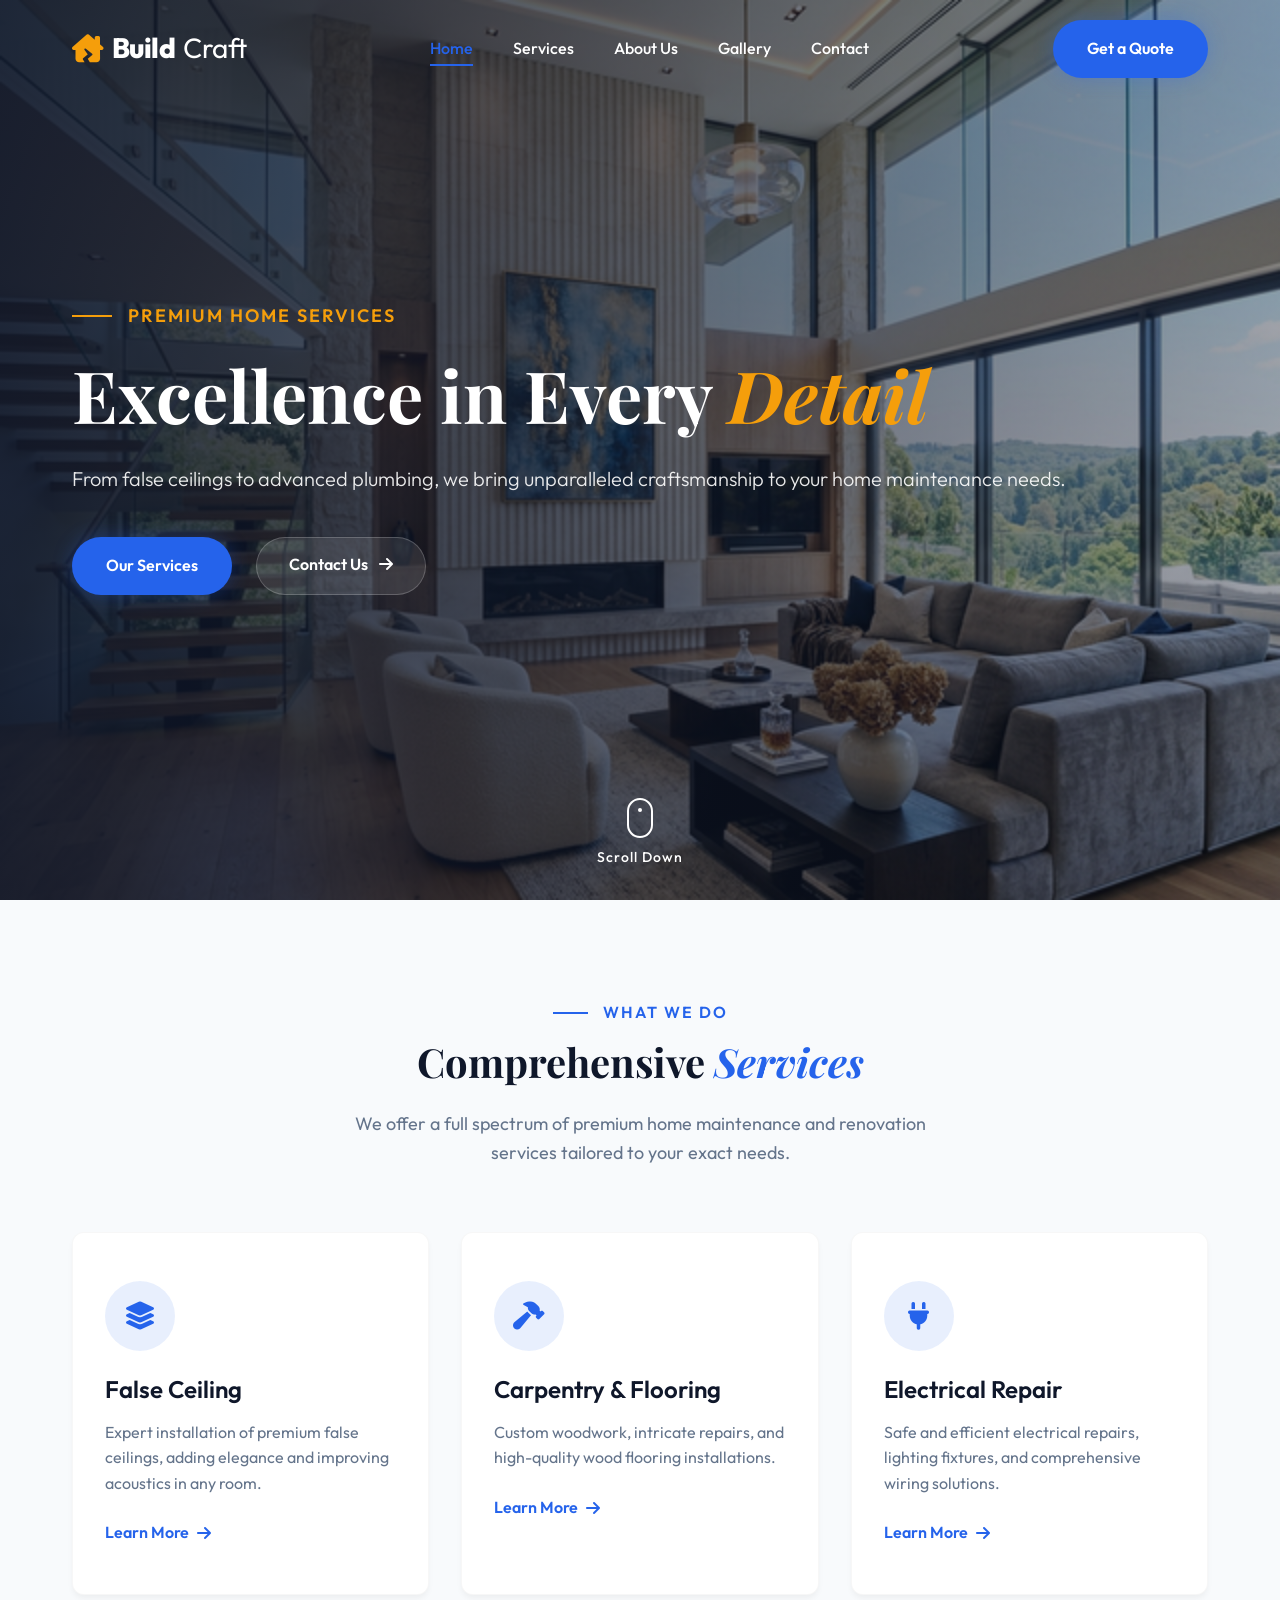
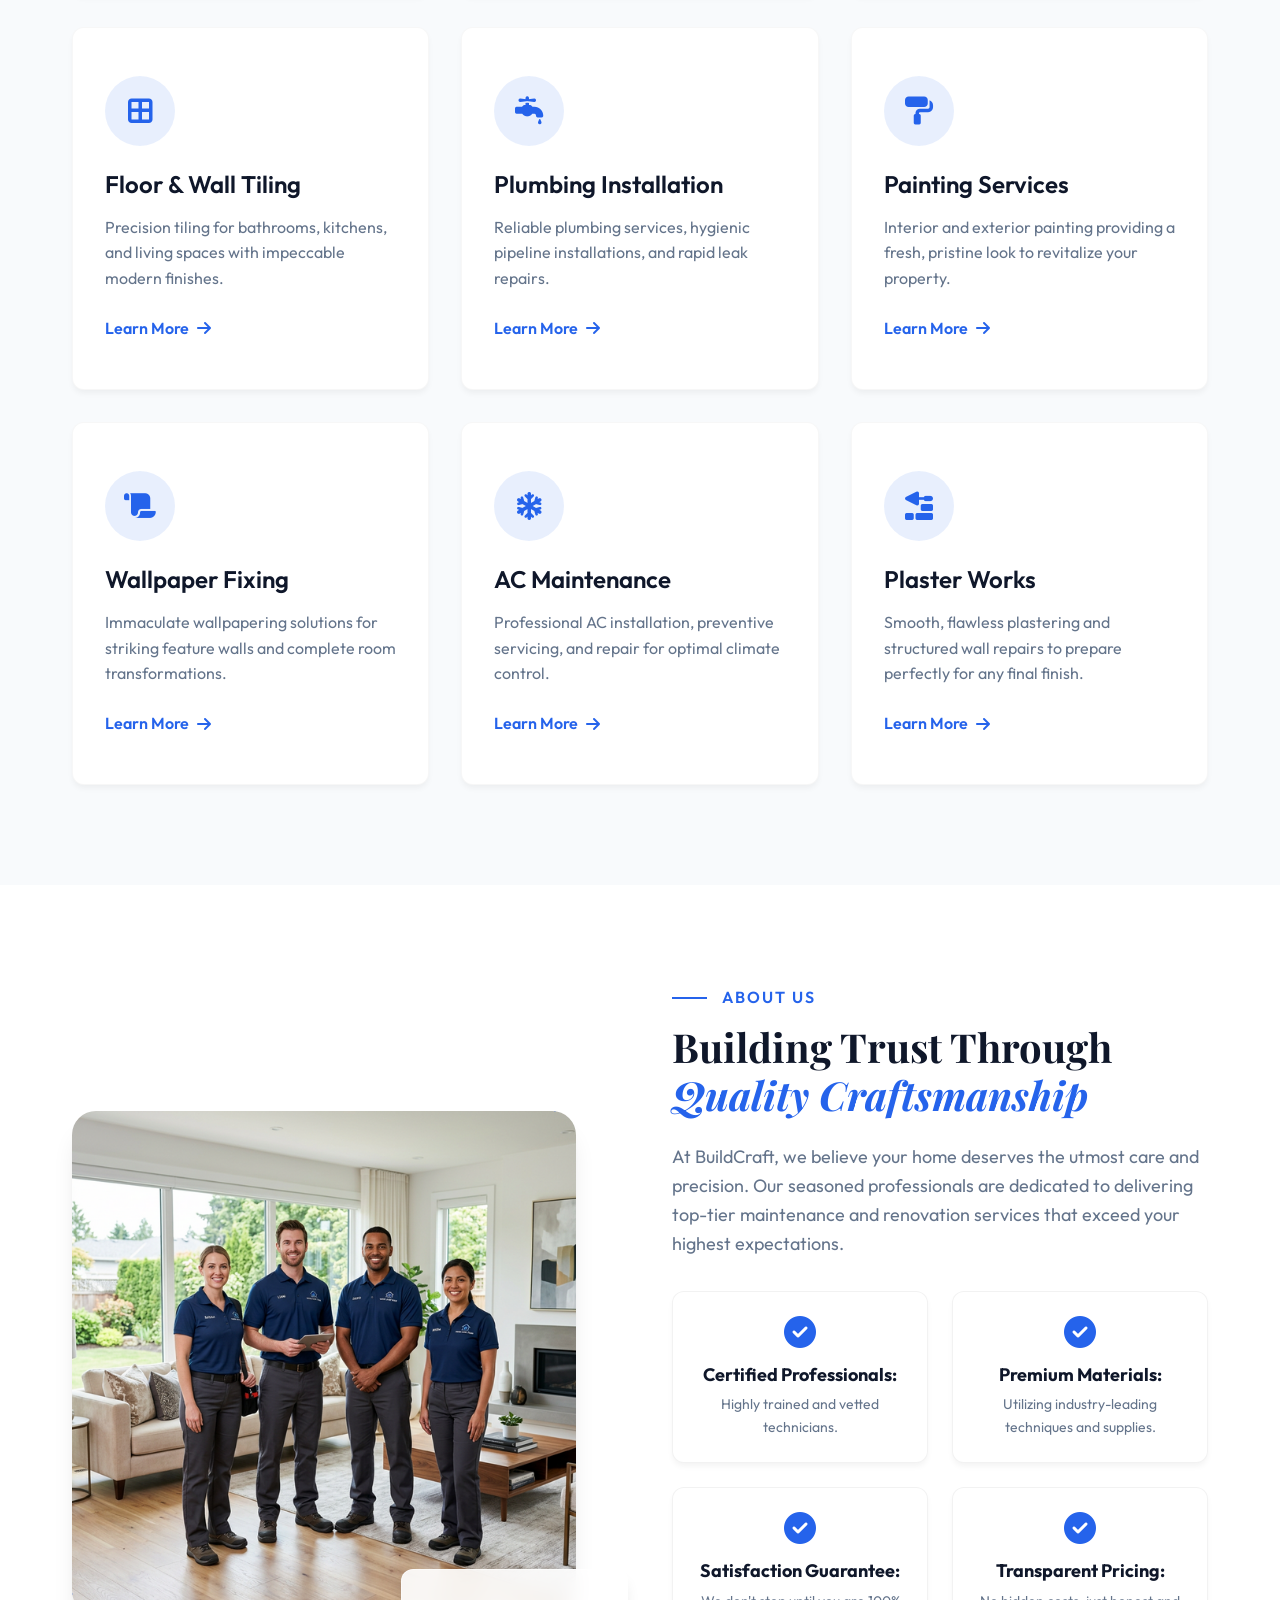
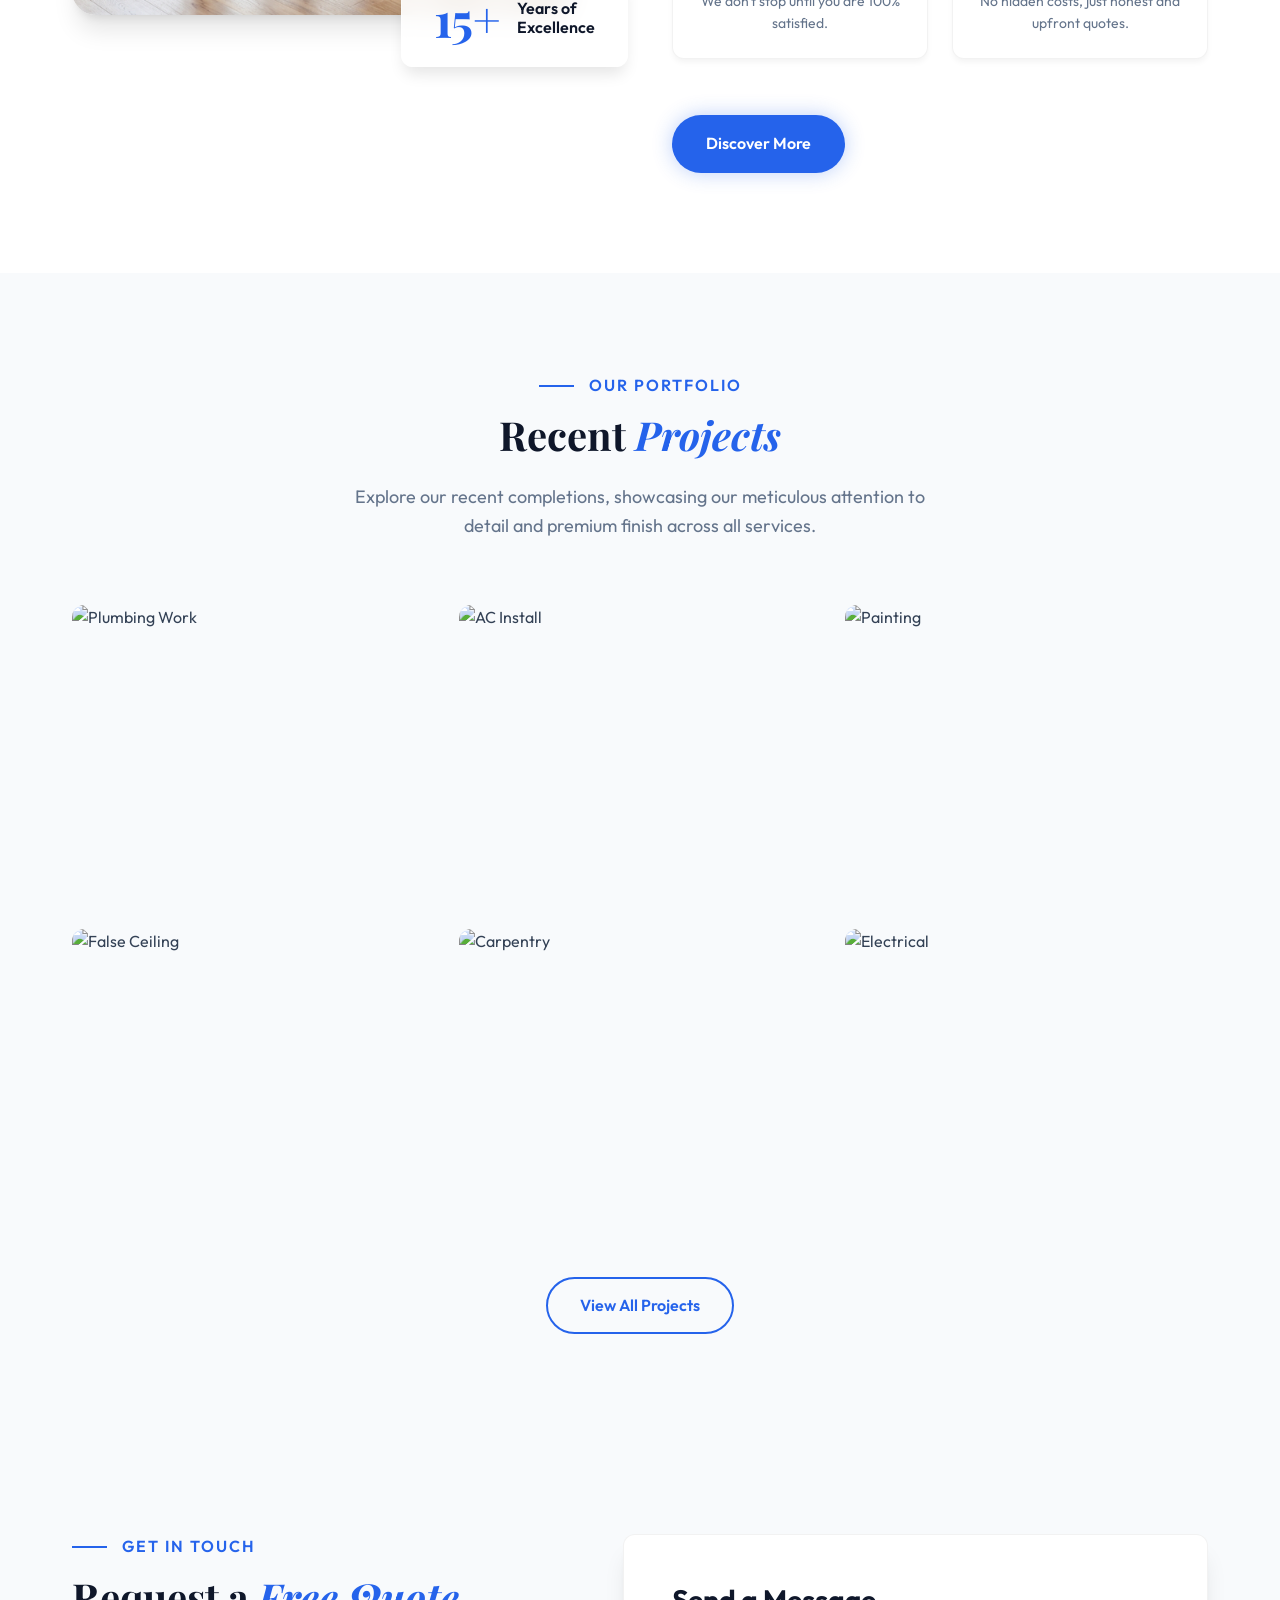
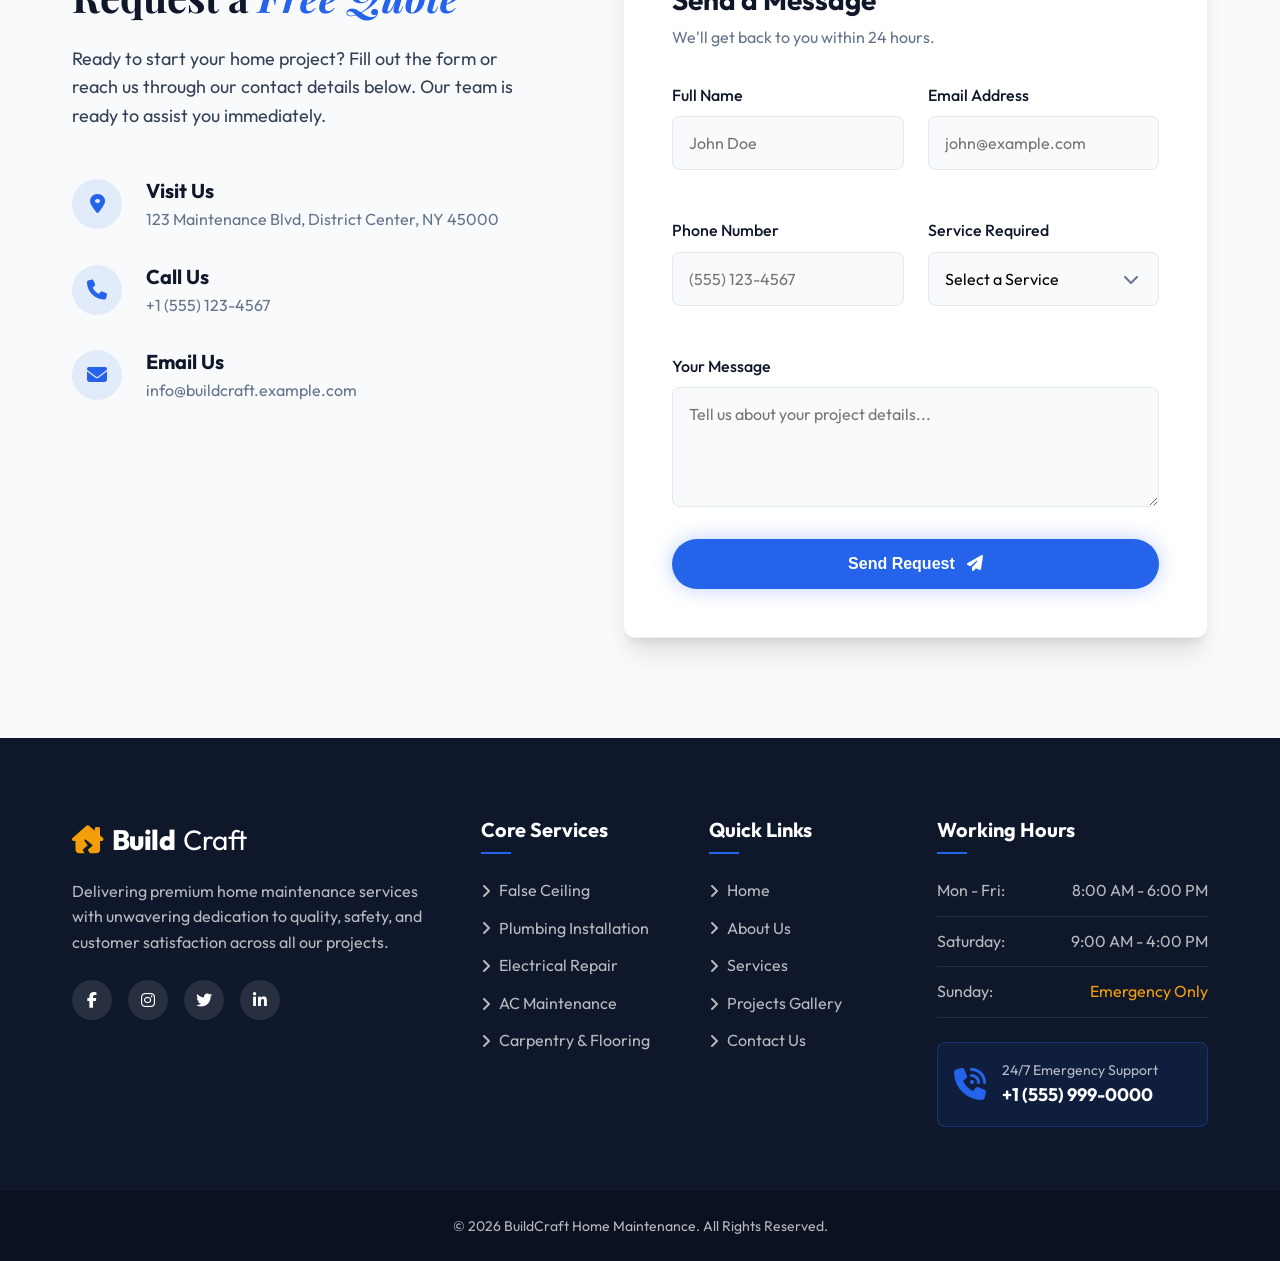
==== index.html @ 8d4b792c "Add files via upload" ====
<!DOCTYPE html>
<html lang="en">

<head>
    <meta charset="UTF-8">
    <meta name="viewport" content="width=device-width, initial-scale=1.0">
    <meta name="description"
        content="BuildCraft - Premium Home Maintenance Services. Professional false ceiling, electrical, plumbing, painting, and AC repairs.">
    <title>BuildCraft - Excellence in Home Maintenance</title>
    <!-- Google Fonts -->
    <link rel="preconnect" href="https://fonts.googleapis.com">
    <link rel="preconnect" href="https://fonts.gstatic.com" crossorigin>
    <link
        href="https://fonts.googleapis.com/css2?family=Outfit:wght@300;400;500;600;700;800&family=Playfair+Display:wght@600;700&display=swap"
        rel="stylesheet">
    <!-- Font Awesome -->
    <link rel="stylesheet" href="https://cdnjs.cloudflare.com/ajax/libs/font-awesome/6.4.0/css/all.min.css">
    <!-- Custom CSS -->
    <link rel="stylesheet" href="style.css">
</head>

<body>
    <!-- Navbar -->
    <nav class="navbar" id="navbar">
        <div class="container nav-container">
            <a href="#" class="logo">
                <i class="fa-solid fa-house-chimney-crack"></i>
                Build<span>Craft</span>
            </a>
            <ul class="nav-links">
                <li><a href="#home">Home</a></li>
                <li><a href="#services">Services</a></li>
                <li><a href="#about">About Us</a></li>
                <li><a href="#gallery">Gallery</a></li>
                <li><a href="#contact">Contact</a></li>
            </ul>
            <div class="hamburger">
                <span class="bar"></span>
                <span class="bar"></span>
                <span class="bar"></span>
            </div>
            <a href="#contact" class="btn btn-primary nav-btn">Get a Quote</a>
        </div>
    </nav>

    <!-- Hero Section -->
    <section id="home" class="hero">
        <div class="hero-bg">
            <img src="assets/hero_bg.png" alt="Luxurious Modern Interior" class="hero-image">
            <div class="hero-overlay"></div>
        </div>
        <div class="container hero-content">
            <div class="hero-text-wrapper">
                <h5 class="hero-subtitle">Premium Home Services</h5>
                <h1 class="hero-title">Excellence in Every <span class="highlight">Detail</span></h1>
                <p class="hero-desc">From false ceilings to advanced plumbing, we bring unparalleled craftsmanship to
                    your home maintenance needs.</p>
                <div class="hero-cta">
                    <a href="#services" class="btn btn-primary">Our Services</a>
                    <a href="#contact" class="btn btn-secondary glass-btn">Contact Us <i
                            class="fa-solid fa-arrow-right"></i></a>
                </div>
            </div>
        </div>
        <div class="scroll-indicator">
            <div class="mouse"></div>
            <p>Scroll Down</p>
        </div>
    </section>

    <!-- Services Section -->
    <section id="services" class="services section-padding">
        <div class="container">
            <div class="section-header text-center">
                <h5 class="section-subtitle">What We Do</h5>
                <h2 class="section-title">Comprehensive <span>Services</span></h2>
                <p class="section-desc">We offer a full spectrum of premium home maintenance and renovation services
                    tailored to your exact needs.</p>
            </div>
            <div class="services-grid">
                <!-- Service Items -->
                <div class="service-card">
                    <div class="service-icon"><i class="fa-solid fa-layer-group"></i></div>
                    <h3>False Ceiling</h3>
                    <p>Expert installation of premium false ceilings, adding elegance and improving acoustics in any
                        room.</p>
                    <a href="#contact" class="service-link">Learn More <i class="fa-solid fa-arrow-right"></i></a>
                </div>
                <div class="service-card">
                    <div class="service-icon"><i class="fa-solid fa-hammer"></i></div>
                    <h3>Carpentry & Flooring</h3>
                    <p>Custom woodwork, intricate repairs, and high-quality wood flooring installations.</p>
                    <a href="#contact" class="service-link">Learn More <i class="fa-solid fa-arrow-right"></i></a>
                </div>
                <div class="service-card">
                    <div class="service-icon"><i class="fa-solid fa-plug"></i></div>
                    <h3>Electrical Repair</h3>
                    <p>Safe and efficient electrical repairs, lighting fixtures, and comprehensive wiring solutions.</p>
                    <a href="#contact" class="service-link">Learn More <i class="fa-solid fa-arrow-right"></i></a>
                </div>
                <div class="service-card">
                    <div class="service-icon"><i class="fa-solid fa-border-all"></i></div>
                    <h3>Floor & Wall Tiling</h3>
                    <p>Precision tiling for bathrooms, kitchens, and living spaces with impeccable modern finishes.</p>
                    <a href="#contact" class="service-link">Learn More <i class="fa-solid fa-arrow-right"></i></a>
                </div>
                <div class="service-card">
                    <div class="service-icon"><i class="fa-solid fa-faucet-drip"></i></div>
                    <h3>Plumbing Installation</h3>
                    <p>Reliable plumbing services, hygienic pipeline installations, and rapid leak repairs.</p>
                    <a href="#contact" class="service-link">Learn More <i class="fa-solid fa-arrow-right"></i></a>
                </div>
                <div class="service-card">
                    <div class="service-icon"><i class="fa-solid fa-paint-roller"></i></div>
                    <h3>Painting Services</h3>
                    <p>Interior and exterior painting providing a fresh, pristine look to revitalize your property.</p>
                    <a href="#contact" class="service-link">Learn More <i class="fa-solid fa-arrow-right"></i></a>
                </div>
                <div class="service-card">
                    <div class="service-icon"><i class="fa-solid fa-scroll"></i></div>
                    <h3>Wallpaper Fixing</h3>
                    <p>Immaculate wallpapering solutions for striking feature walls and complete room transformations.
                    </p>
                    <a href="#contact" class="service-link">Learn More <i class="fa-solid fa-arrow-right"></i></a>
                </div>
                <div class="service-card">
                    <div class="service-icon"><i class="fa-solid fa-snowflake"></i></div>
                    <h3>AC Maintenance</h3>
                    <p>Professional AC installation, preventive servicing, and repair for optimal climate control.</p>
                    <a href="#contact" class="service-link">Learn More <i class="fa-solid fa-arrow-right"></i></a>
                </div>
                <div class="service-card">
                    <div class="service-icon"><i class="fa-solid fa-trowel-bricks"></i></div>
                    <h3>Plaster Works</h3>
                    <p>Smooth, flawless plastering and structured wall repairs to prepare perfectly for any final
                        finish.</p>
                    <a href="#contact" class="service-link">Learn More <i class="fa-solid fa-arrow-right"></i></a>
                </div>
            </div>
        </div>
    </section>

    <!-- About Section -->
    <section id="about" class="about section-padding bg-light">
        <div class="container about-container">
            <div class="about-image-wrapper">
                <div class="about-image">
                    <img src="assets/about_us.png" alt="Professional Maintenance Team">
                    <div class="image-overlay-shape"></div>
                </div>
                <div class="experience-badge glass-panel">
                    <span class="years">15+</span>
                    <span class="text">Years of<br>Excellence</span>
                </div>
            </div>
            <div class="about-content">
                <h5 class="section-subtitle">About Us</h5>
                <h2 class="section-title">Building Trust Through <span>Quality Craftsmanship</span></h2>
                <p class="about-desc">At BuildCraft, we believe your home deserves the utmost care and precision. Our
                    seasoned professionals are dedicated to delivering top-tier maintenance and renovation services that
                    exceed your highest expectations.</p>
                <div class="about-cards-wrapper mt-4">
                    <div class="about-feature-card">
                        <i class="fa-solid fa-circle-check"></i>
                        <h4>Certified Professionals:</h4>
                        <p>Highly trained and vetted technicians.</p>
                    </div>
                    <div class="about-feature-card">
                        <i class="fa-solid fa-circle-check"></i>
                        <h4>Premium Materials:</h4>
                        <p>Utilizing industry-leading techniques and supplies.</p>
                    </div>
                    <div class="about-feature-card">
                        <i class="fa-solid fa-circle-check"></i>
                        <h4>Satisfaction Guarantee:</h4>
                        <p>We don't stop until you are 100% satisfied.</p>
                    </div>
                    <div class="about-feature-card">
                        <i class="fa-solid fa-circle-check"></i>
                        <h4>Transparent Pricing:</h4>
                        <p>No hidden costs, just honest and upfront quotes.</p>
                    </div>
                </div>
                <a href="#contact" class="btn btn-primary mt-4">Discover More</a>
            </div>
        </div>
    </section>

    <!-- Gallery Section -->
    <section id="gallery" class="gallery section-padding">
        <div class="container">
            <div class="section-header text-center">
                <h5 class="section-subtitle">Our Portfolio</h5>
                <h2 class="section-title">Recent <span>Projects</span></h2>
                <p class="section-desc">Explore our recent completions, showcasing our meticulous attention to detail
                    and premium finish across all services.</p>
            </div>
            <div class="gallery-grid">
                <div class="gallery-item">
                    <img src="https://images.unsplash.com/photo-1584622650111-993a426fbf0a?q=80&w=600&auto=format&fit=crop"
                        alt="Plumbing Work">
                    <div class="gallery-overlay">
                        <div class="gallery-overlay-content">
                            <h4>Modern Bathroom</h4>
                            <p>Plumbing & Tiling</p>
                            <a href="#" class="gallery-zoom"><i class="fa-solid fa-plus"></i></a>
                        </div>
                    </div>
                </div>
                <div class="gallery-item">
                    <img src="https://images.unsplash.com/photo-1540569014015-19a7be504e3a?q=80&w=600&auto=format&fit=crop"
                        alt="AC Install">
                    <div class="gallery-overlay">
                        <div class="gallery-overlay-content">
                            <h4>HVAC System</h4>
                            <p>AC Maintenance</p>
                            <a href="#" class="gallery-zoom"><i class="fa-solid fa-plus"></i></a>
                        </div>
                    </div>
                </div>
                <div class="gallery-item">
                    <img src="https://images.unsplash.com/photo-1628744876497-eb30460be9f6?q=80&w=600&auto=format&fit=crop"
                        alt="Painting">
                    <div class="gallery-overlay">
                        <div class="gallery-overlay-content">
                            <h4>Interior Refresh</h4>
                            <p>Painting Services</p>
                            <a href="#" class="gallery-zoom"><i class="fa-solid fa-plus"></i></a>
                        </div>
                    </div>
                </div>
                <div class="gallery-item">
                    <img src="https://images.unsplash.com/photo-1505691938895-1758d7bef511?q=80&w=600&auto=format&fit=crop"
                        alt="False Ceiling">
                    <div class="gallery-overlay">
                        <div class="gallery-overlay-content">
                            <h4>Living Room Elegance</h4>
                            <p>False Ceiling & Lights</p>
                            <a href="#" class="gallery-zoom"><i class="fa-solid fa-plus"></i></a>
                        </div>
                    </div>
                </div>
                <div class="gallery-item">
                    <img src="https://images.unsplash.com/photo-1513694203232-719a280e022f?q=80&w=600&auto=format&fit=crop"
                        alt="Carpentry">
                    <div class="gallery-overlay">
                        <div class="gallery-overlay-content">
                            <h4>Custom Kitchen</h4>
                            <p>Carpentry Woodwork</p>
                            <a href="#" class="gallery-zoom"><i class="fa-solid fa-plus"></i></a>
                        </div>
                    </div>
                </div>
                <div class="gallery-item">
                    <img src="https://images.unsplash.com/photo-1581094794329-c8112a89af12?q=80&w=600&auto=format&fit=crop"
                        alt="Electrical">
                    <div class="gallery-overlay">
                        <div class="gallery-overlay-content">
                            <h4>Smart Lighting</h4>
                            <p>Electrical Repair</p>
                            <a href="#" class="gallery-zoom"><i class="fa-solid fa-plus"></i></a>
                        </div>
                    </div>
                </div>
            </div>
            <div class="text-center mt-5">
                <a href="#" class="btn btn-outline">View All Projects</a>
            </div>
        </div>
    </section>

    <!-- Contact Section -->
    <section id="contact" class="contact section-padding">
        <div class="container contact-container">
            <div class="contact-info">
                <h5 class="section-subtitle">Get In Touch</h5>
                <h2 class="section-title">Request a <span>Free Quote</span></h2>
                <p class="contact-desc">Ready to start your home project? Fill out the form or reach us through our
                    contact details below. Our team is ready to assist you immediately.</p>

                <div class="contact-details">
                    <div class="contact-item">
                        <div class="icon"><i class="fa-solid fa-location-dot"></i></div>
                        <div>
                            <h4>Visit Us</h4>
                            <p>123 Maintenance Blvd, District Center, NY 45000</p>
                        </div>
                    </div>
                    <div class="contact-item">
                        <div class="icon"><i class="fa-solid fa-phone"></i></div>
                        <div>
                            <h4>Call Us</h4>
                            <p>+1 (555) 123-4567</p>
                        </div>
                    </div>
                    <div class="contact-item">
                        <div class="icon"><i class="fa-solid fa-envelope"></i></div>
                        <div>
                            <h4>Email Us</h4>
                            <p>info@buildcraft.example.com</p>
                        </div>
                    </div>
                </div>
            </div>
            <div class="contact-form-wrapper">
                <div class="glass-form-container">
                    <form class="contact-form" id="contactForm">
                        <div class="form-header">
                            <h3>Send a Message</h3>
                            <p>We'll get back to you within 24 hours.</p>
                        </div>
                        <div class="form-grid">
                            <div class="form-group">
                                <label for="name">Full Name</label>
                                <input type="text" id="name" required placeholder="John Doe">
                            </div>
                            <div class="form-group">
                                <label for="email">Email Address</label>
                                <input type="email" id="email" required placeholder="john@example.com">
                            </div>
                            <div class="form-group">
                                <label for="phone">Phone Number</label>
                                <input type="tel" id="phone" placeholder="(555) 123-4567">
                            </div>
                            <div class="form-group">
                                <label for="service">Service Required</label>
                                <div class="select-wrapper">
                                    <select id="service" required>
                                        <option value="" disabled selected>Select a Service</option>
                                        <option value="false-ceiling">False Ceiling</option>
                                        <option value="carpentry">Carpentry & Wood Flooring</option>
                                        <option value="electrical">Electrical Repair</option>
                                        <option value="tiling">Floor & Wall Tiling</option>
                                        <option value="plumbing">Plumbing Installation</option>
                                        <option value="painting">Painting Services</option>
                                        <option value="wallpaper">Wallpaper Fixing</option>
                                        <option value="ac-maintenance">AC Maintenance</option>
                                        <option value="plaster">Plaster Works</option>
                                    </select>
                                    <i class="fa-solid fa-chevron-down select-icon"></i>
                                </div>
                            </div>
                        </div>
                        <div class="form-group">
                            <label for="message">Your Message</label>
                            <textarea id="message" rows="4" required
                                placeholder="Tell us about your project details..."></textarea>
                        </div>
                        <button type="submit" class="btn btn-primary btn-block">Send Request <i
                                class="fa-solid fa-paper-plane"></i></button>
                    </form>
                </div>
            </div>
        </div>
    </section>

    <!-- Footer -->
    <footer class="footer">
        <div class="container footer-container">
            <div class="footer-col brand-col">
                <a href="#" class="logo footer-logo">
                    <i class="fa-solid fa-house-chimney-crack"></i>
                    Build<span>Craft</span>
                </a>
                <p class="mt-3">Delivering premium home maintenance services with unwavering dedication to quality,
                    safety, and customer satisfaction across all our projects.</p>
                <div class="social-links mt-4">
                    <a href="#"><i class="fa-brands fa-facebook-f"></i></a>
                    <a href="#"><i class="fa-brands fa-instagram"></i></a>
                    <a href="#"><i class="fa-brands fa-twitter"></i></a>
                    <a href="#"><i class="fa-brands fa-linkedin-in"></i></a>
                </div>
            </div>
            <div class="footer-col">
                <h4>Core Services</h4>
                <ul>
                    <li><a href="#"><i class="fa-solid fa-angle-right"></i> False Ceiling</a></li>
                    <li><a href="#"><i class="fa-solid fa-angle-right"></i> Plumbing Installation</a></li>
                    <li><a href="#"><i class="fa-solid fa-angle-right"></i> Electrical Repair</a></li>
                    <li><a href="#"><i class="fa-solid fa-angle-right"></i> AC Maintenance</a></li>
                    <li><a href="#"><i class="fa-solid fa-angle-right"></i> Carpentry & Flooring</a></li>
                </ul>
            </div>
            <div class="footer-col">
                <h4>Quick Links</h4>
                <ul>
                    <li><a href="#home"><i class="fa-solid fa-angle-right"></i> Home</a></li>
                    <li><a href="#about"><i class="fa-solid fa-angle-right"></i> About Us</a></li>
                    <li><a href="#services"><i class="fa-solid fa-angle-right"></i> Services</a></li>
                    <li><a href="#gallery"><i class="fa-solid fa-angle-right"></i> Projects Gallery</a></li>
                    <li><a href="#contact"><i class="fa-solid fa-angle-right"></i> Contact Us</a></li>
                </ul>
            </div>
            <div class="footer-col">
                <h4>Working Hours</h4>
                <ul class="hours-list">
                    <li><span>Mon - Fri:</span> <span>8:00 AM - 6:00 PM</span></li>
                    <li><span>Saturday:</span> <span>9:00 AM - 4:00 PM</span></li>
                    <li><span>Sunday:</span> <span class="text-accent">Emergency Only</span></li>
                </ul>
                <div class="emergency-call mt-4">
                    <i class="fa-solid fa-phone-volume icon"></i>
                    <div>
                        <span class="d-block small text-muted">24/7 Emergency Support</span>
                        <strong>+1 (555) 999-0000</strong>
                    </div>
                </div>
            </div>
        </div>
        <div class="footer-bottom">
            <div class="container text-center">
                <p>&copy; 2026 BuildCraft Home Maintenance. All Rights Reserved.</p>
            </div>
        </div>
    </footer>

    <!-- Scripts -->
    <script src="script.js"></script>
</body>

</html>
---- style.css ----
/* =========================================
   VARIABLES & DESIGN TOKENS
   ========================================= */
:root {
    /* Colors */
    --clr-primary: #2563EB;
    --clr-primary-light: #3B82F6;
    --clr-primary-dark: #1D4ED8;
    --clr-accent: #F59E0B;
    --clr-accent-hover: #D97706;

    --clr-dark: #0F172A;
    --clr-dark-light: #1E293B;
    --clr-light: #F8FAFC;
    --clr-white: #FFFFFF;

    --clr-text-main: #334155;
    --clr-text-muted: #64748B;

    /* Typography */
    --font-primary: 'Outfit', sans-serif;
    --font-heading: 'Playfair Display', serif;

    /* Shadows & Glassmorphism */
    --shadow-sm: 0 4px 6px -1px rgba(0, 0, 0, 0.05);
    --shadow-md: 0 10px 15px -3px rgba(0, 0, 0, 0.1);
    --shadow-lg: 0 20px 25px -5px rgba(0, 0, 0, 0.1), 0 8px 10px -6px rgba(0, 0, 0, 0.1);
    --shadow-glow: 0 0 20px rgba(37, 99, 235, 0.3);

    /* Layout */
    --container-width: 1200px;
    --transition-fast: 0.3s ease;
    --transition-slow: 0.5s cubic-bezier(0.4, 0, 0.2, 1);
    --radius-sm: 8px;
    --radius-md: 12px;
    --radius-lg: 24px;
}

/* =========================================
   RESET & GLOBAL STYLES
   ========================================= */
* {
    margin: 0;
    padding: 0;
    box-sizing: border-box;
}

html {
    scroll-behavior: smooth;
    font-size: 16px;
    max-width: 100vw;
    overflow-x: hidden;
}

body {
    font-family: var(--font-primary);
    color: var(--clr-text-main);
    background-color: var(--clr-light);
    line-height: 1.6;
    overflow-x: hidden;
    max-width: 100vw;
}

h1,
h2,
h3,
h4,
h5,
h6 {
    line-height: 1.2;
    color: var(--clr-dark);
}

h1,
h2 {
    font-family: var(--font-heading);
}

a {
    text-decoration: none;
    color: inherit;
    transition: var(--transition-fast);
}

ul {
    list-style: none;
}

img {
    max-width: 100%;
    display: block;
}

/* =========================================
   UTILITIES & COMPONENTS
   ========================================= */
.container {
    max-width: var(--container-width);
    margin: 0 auto;
    padding: 0 2rem;
}

.section-padding {
    padding: 100px 0;
}

.text-center {
    text-align: center;
}

.text-light {
    color: var(--clr-white) !important;
}

.text-accent {
    color: var(--clr-accent) !important;
}

.bg-light {
    background-color: var(--clr-white);
}

.bg-dark {
    background-color: var(--clr-dark);
}

.mt-3 {
    margin-top: 1rem;
}

.mt-4 {
    margin-top: 1.5rem;
}

.mt-5 {
    margin-top: 3rem;
}

.d-block {
    display: block;
}

.small {
    font-size: 0.875rem;
}

/* Buttons */
.btn {
    display: inline-block;
    padding: 0.875rem 2rem;
    font-weight: 600;
    font-size: 1rem;
    border-radius: 50px;
    cursor: pointer;
    transition: var(--transition-fast);
    border: 2px solid transparent;
    text-align: center;
}

.btn i {
    margin-left: 0.5rem;
}

.btn-primary {
    background-color: var(--clr-primary);
    color: var(--clr-white);
    box-shadow: var(--shadow-glow);
}

.btn-primary:hover {
    background-color: var(--clr-primary-dark);
    transform: translateY(-3px);
    box-shadow: 0 10px 20px rgba(37, 99, 235, 0.4);
}

.btn-secondary {
    background-color: transparent;
    color: var(--clr-white);
    border-color: var(--clr-white);
}

.btn-secondary:hover {
    background-color: var(--clr-white);
    color: var(--clr-dark);
    transform: translateY(-3px);
}

.btn-outline {
    background-color: transparent;
    color: var(--clr-primary);
    border-color: var(--clr-primary);
}

.btn-outline:hover {
    background-color: var(--clr-primary);
    color: var(--clr-white);
    transform: translateY(-3px);
}

.btn-block {
    display: block;
    width: 100%;
}

.glass-btn {
    background: rgba(255, 255, 255, 0.1);
    backdrop-filter: blur(10px);
    border: 1px solid rgba(255, 255, 255, 0.2);
}

/* Section Headers */
.section-header {
    margin-bottom: 4rem;
}

.section-subtitle {
    display: inline-block;
    color: var(--clr-primary);
    font-size: 1rem;
    font-family: var(--font-primary);
    font-weight: 600;
    text-transform: uppercase;
    letter-spacing: 2px;
    margin-bottom: 1rem;
    position: relative;
    padding-left: 50px;
}

.section-subtitle::before {
    content: '';
    position: absolute;
    left: 0;
    top: 50%;
    transform: translateY(-50%);
    width: 35px;
    height: 2px;
    background-color: var(--clr-primary);
}

.section-subtitle.light::before {
    background-color: var(--clr-accent);
}

.section-subtitle.light {
    color: var(--clr-accent);
}

.section-title {
    font-size: 2.5rem;
    font-weight: 700;
    margin-bottom: 1.5rem;
}

.section-title span {
    color: var(--clr-primary);
    font-style: italic;
}

.section-desc {
    color: var(--clr-text-muted);
    max-width: 600px;
    margin: 0 auto;
    font-size: 1.125rem;
}

/* =========================================
   NAVIGATION BAR
   ========================================= */
.navbar {
    position: fixed;
    top: 0;
    left: 0;
    width: 100%;
    padding: 1.25rem 0;
    z-index: 1000;
    transition: var(--transition-fast);
    background: transparent;
}

.navbar.scrolled {
    background: rgba(255, 255, 255, 0.95);
    backdrop-filter: blur(10px);
    box-shadow: var(--shadow-sm);
    padding: 1rem 0;
}

.nav-container {
    display: flex;
    justify-content: space-between;
    align-items: center;
}

.logo {
    font-size: 1.75rem;
    font-weight: 800;
    color: var(--clr-white);
    display: flex;
    align-items: center;
    gap: 0.5rem;
    letter-spacing: -0.5px;
}

.logo i {
    color: var(--clr-accent);
}

.logo span {
    font-weight: 400;
}

.navbar.scrolled .logo {
    color: var(--clr-dark);
}

.nav-links {
    display: flex;
    gap: 2.5rem;
}

.nav-links a {
    color: var(--clr-white);
    font-weight: 500;
    position: relative;
    padding: 0.5rem 0;
}

.navbar.scrolled .nav-links a {
    color: var(--clr-text-main);
}

.nav-links a::after {
    content: '';
    position: absolute;
    bottom: 0;
    left: 0;
    width: 0;
    height: 2px;
    background-color: var(--clr-primary);
    transition: var(--transition-fast);
}

.nav-links a:hover::after,
.nav-links a.active::after {
    width: 100%;
}

.nav-links a:hover,
.nav-links a.active {
    color: var(--clr-primary) !important;
}

.hamburger {
    display: none;
    cursor: pointer;
    z-index: 1001;
}

.hamburger .bar {
    display: block;
    width: 25px;
    height: 3px;
    margin: 5px auto;
    transition: all 0.3s ease-in-out;
    background-color: var(--clr-white);
}

.navbar.scrolled .hamburger .bar {
    background-color: var(--clr-dark);
}

/* =========================================
   HERO SECTION
   ========================================= */
.hero {
    position: relative;
    height: 100vh;
    min-height: 100vh;
    display: flex;
    align-items: center;
    overflow: hidden;
    width: 100%;
}

.hero-bg {
    position: absolute;
    top: 0;
    left: 0;
    width: 100%;
    height: 100%;
    z-index: -1;
}

.hero-image {
    width: 100%;
    height: 100%;
    object-fit: cover;
    animation: zoomInOut 20s infinite alternate;
}

@keyframes zoomInOut {
    0% {
        transform: scale(1);
    }

    100% {
        transform: scale(1.1);
    }
}

.hero-overlay {
    position: absolute;
    top: 0;
    left: 0;
    width: 100%;
    height: 100%;
    background: linear-gradient(to right, rgba(15, 23, 42, 0.9) 0%, rgba(15, 23, 42, 0.4) 100%);
}

.hero-content {
    color: var(--clr-white);
    position: relative;
    z-index: 1;
    width: 100%;
}

.hero-text-wrapper {
    max-width: 100%;
    animation: fadeUp 1s ease forwards;
}

.hero-subtitle {
    color: var(--clr-accent);
    font-size: 1.125rem;
    font-weight: 600;
    letter-spacing: 2px;
    text-transform: uppercase;
    margin-bottom: 1.5rem;
    display: flex;
    align-items: center;
    gap: 1rem;
}

.hero-subtitle::before {
    content: '';
    width: 40px;
    height: 2px;
    background-color: var(--clr-accent);
}

.hero-title {
    font-size: 4.5rem;
    color: var(--clr-white);
    margin-bottom: 1.5rem;
}

.hero-title .highlight {
    color: var(--clr-accent);
    font-style: italic;
}

.hero-desc {
    font-size: 1.25rem;
    font-weight: 300;
    margin-bottom: 2.5rem;
    line-height: 1.8;
    color: rgba(255, 255, 255, 0.9);
}

.hero-cta {
    display: flex;
    flex-wrap: wrap;
    gap: 1.5rem;
}

/* Scroll Indicator */
.scroll-indicator {
    position: absolute;
    bottom: 2rem;
    left: 50%;
    transform: translateX(-50%);
    display: flex;
    flex-direction: column;
    align-items: center;
    gap: 0.5rem;
    color: var(--clr-white);
    font-weight: 500;
    font-size: 0.875rem;
    letter-spacing: 1px;
    animation: bounce 2s infinite;
}

.mouse {
    width: 26px;
    height: 40px;
    border: 2px solid var(--clr-white);
    border-radius: 20px;
    position: relative;
}

.mouse::before {
    content: '';
    position: absolute;
    top: 8px;
    left: 50%;
    transform: translateX(-50%);
    width: 4px;
    height: 4px;
    background-color: var(--clr-white);
    border-radius: 50%;
    animation: mouseScroll 1.5s infinite;
}

@keyframes fadeUp {
    from {
        opacity: 0;
        transform: translateY(30px);
    }

    to {
        opacity: 1;
        transform: translateY(0);
    }
}

@keyframes bounce {

    0%,
    20%,
    50%,
    80%,
    100% {
        transform: translateY(0) translateX(-50%);
    }

    40% {
        transform: translateY(-10px) translateX(-50%);
    }

    60% {
        transform: translateY(-5px) translateX(-50%);
    }
}

@keyframes mouseScroll {
    0% {
        opacity: 1;
        transform: translate(-50%, 0);
    }

    100% {
        opacity: 0;
        transform: translate(-50%, 15px);
    }
}

/* =========================================
   SERVICES SECTION
   ========================================= */
.services-grid {
    display: grid;
    grid-template-columns: repeat(auto-fit, minmax(320px, 1fr));
    gap: 2rem;
}

.service-card {
    background: var(--clr-white);
    border-radius: var(--radius-md);
    padding: 3rem 2rem;
    box-shadow: var(--shadow-sm);
    transition: var(--transition-slow);
    position: relative;
    overflow: hidden;
    border: 1px solid rgba(0, 0, 0, 0.03);
    z-index: 1;
}

.service-card::after {
    content: '';
    position: absolute;
    bottom: 0;
    left: 0;
    width: 100%;
    height: 4px;
    background-color: var(--clr-primary);
    transform: scaleX(0);
    transform-origin: bottom left;
    transition: var(--transition-slow);
    z-index: -1;
}

.service-card:hover {
    transform: translateY(-10px);
    box-shadow: var(--shadow-md);
}

.service-card:hover::after {
    transform: scaleX(1);
}

.service-icon {
    width: 70px;
    height: 70px;
    background: rgba(37, 99, 235, 0.1);
    color: var(--clr-primary);
    border-radius: 50%;
    display: flex;
    align-items: center;
    justify-content: center;
    font-size: 1.75rem;
    margin-bottom: 1.5rem;
    transition: var(--transition-fast);
}

.service-card:hover .service-icon {
    background: var(--clr-primary);
    color: var(--clr-white);
    transform: rotateY(180deg);
}

.service-card h3 {
    font-size: 1.5rem;
    margin-bottom: 1rem;
    font-weight: 600;
}

.service-card p {
    color: var(--clr-text-muted);
    margin-bottom: 1.5rem;
}

.service-link {
    color: var(--clr-primary);
    font-weight: 600;
    display: inline-flex;
    align-items: center;
    gap: 0.5rem;
}

.service-link i {
    transition: var(--transition-fast);
}

.service-link:hover i {
    transform: translateX(5px);
}

/* =========================================
   ABOUT SECTION
   ========================================= */
.about-container {
    display: grid;
    grid-template-columns: 1fr 1fr;
    gap: 4rem;
    align-items: center;
}

.about-image-wrapper {
    position: relative;
    padding-right: 2rem;
    padding-bottom: 2rem;
}

.about-image {
    position: relative;
    border-radius: var(--radius-lg);
    overflow: hidden;
    box-shadow: var(--shadow-lg);
}

.about-image img {
    width: 100%;
    height: auto;
    transition: var(--transition-slow);
}

.about-image:hover img {
    transform: scale(1.05);
}

.image-overlay-shape {
    position: absolute;
    top: -20px;
    left: -20px;
    width: 100%;
    height: 100%;
    border: 2px solid var(--clr-primary);
    border-radius: var(--radius-lg);
    z-index: -1;
}

.experience-badge {
    position: absolute;
    bottom: 0;
    right: 0;
    background: rgba(255, 255, 255, 0.9);
    backdrop-filter: blur(10px);
    padding: 1.5rem 2rem;
    border-radius: var(--radius-md);
    display: flex;
    align-items: center;
    gap: 1rem;
    box-shadow: var(--shadow-md);
    border: 1px solid rgba(255, 255, 255, 0.5);
    transform: translate(20px, 20px);
}

.experience-badge .years {
    font-size: 3rem;
    font-family: var(--font-heading);
    font-weight: 700;
    color: var(--clr-primary);
    line-height: 1;
}

.experience-badge .text {
    font-weight: 600;
    color: var(--clr-dark);
    line-height: 1.2;
}

.about-desc {
    font-size: 1.125rem;
    color: var(--clr-text-muted);
    margin-bottom: 2rem;
}

.about-cards-wrapper {
    display: grid;
    grid-template-columns: repeat(2, 1fr);
    gap: 1.5rem;
    margin-bottom: 2rem;
}

.about-feature-card {
    background: var(--clr-white);
    border-radius: var(--radius-md);
    padding: 1.5rem;
    box-shadow: var(--shadow-sm);
    border: 1px solid rgba(0, 0, 0, 0.05);
    transition: var(--transition-fast);
    text-align: center;
}

.about-feature-card:hover {
    transform: translateY(-5px);
    box-shadow: var(--shadow-md);
}

.about-feature-card i {
    color: var(--clr-primary);
    font-size: 2rem;
    margin-bottom: 1rem;
}

.about-feature-card h4 {
    font-size: 1.125rem;
    margin-bottom: 0.5rem;
    color: var(--clr-dark);
}

.about-feature-card p {
    font-size: 0.875rem;
    color: var(--clr-text-muted);
}

/* =========================================
   GALLERY SECTION
   ========================================= */
.gallery-grid {
    display: grid;
    grid-template-columns: repeat(auto-fill, minmax(350px, 1fr));
    gap: 1.5rem;
}

.gallery-item {
    position: relative;
    border-radius: var(--radius-md);
    overflow: hidden;
    height: 300px;
    cursor: pointer;
}

.gallery-item img {
    width: 100%;
    height: 100%;
    object-fit: cover;
    transition: var(--transition-slow);
}

.gallery-overlay {
    position: absolute;
    inset: 0;
    background: linear-gradient(to top, rgba(15, 23, 42, 0.9), rgba(15, 23, 42, 0.2));
    display: flex;
    align-items: flex-end;
    padding: 2rem;
    opacity: 0;
    transition: var(--transition-slow);
}

.gallery-overlay-content {
    width: 100%;
    transform: translateY(20px);
    transition: var(--transition-slow);
}

.gallery-overlay h4 {
    color: var(--clr-white);
    font-size: 1.5rem;
    margin-bottom: 0.25rem;
}

.gallery-overlay p {
    color: var(--clr-accent);
    font-weight: 500;
}

.gallery-zoom {
    position: absolute;
    top: 50%;
    left: 50%;
    transform: translate(-50%, -50%) scale(0);
    width: 50px;
    height: 50px;
    background: var(--clr-primary);
    color: var(--clr-white);
    border-radius: 50%;
    display: flex;
    align-items: center;
    justify-content: center;
    font-size: 1.25rem;
    transition: var(--transition-slow);
    opacity: 0;
}

.gallery-item:hover img {
    transform: scale(1.1);
}

.gallery-item:hover .gallery-overlay {
    opacity: 1;
}

.gallery-item:hover .gallery-overlay-content {
    transform: translateY(0);
}

.gallery-item:hover .gallery-zoom {
    transform: translate(-50%, -50%) scale(1);
    opacity: 1;
}

/* =========================================
   CONTACT SECTION
   ========================================= */
.contact-container {
    display: grid;
    grid-template-columns: 1fr 1.2fr;
    gap: 4rem;
}

.contact-info {
    padding-right: 2rem;
}

.contact-desc {
    font-size: 1.125rem;
    margin-bottom: 3rem;
}

.contact-details {
    display: flex;
    flex-direction: column;
    gap: 2rem;
}

.contact-item {
    display: flex;
    align-items: flex-start;
    gap: 1.5rem;
}

.contact-item .icon {
    width: 50px;
    height: 50px;
    background: rgba(37, 99, 235, 0.1);
    color: var(--clr-primary);
    border-radius: 50%;
    display: flex;
    align-items: center;
    justify-content: center;
    font-size: 1.25rem;
    flex-shrink: 0;
}

.contact-item h4 {
    font-size: 1.25rem;
    margin-bottom: 0.25rem;
}

.contact-item p {
    color: var(--clr-text-muted);
}

.glass-form-container {
    background: var(--clr-white);
    padding: 3rem;
    border-radius: var(--radius-md);
    box-shadow: var(--shadow-lg);
    border: 1px solid rgba(0, 0, 0, 0.05);
}

.form-header {
    margin-bottom: 2rem;
}

.form-header h3 {
    font-size: 1.75rem;
    margin-bottom: 0.5rem;
}

.form-header p {
    color: var(--clr-text-muted);
}

.form-grid {
    display: grid;
    grid-template-columns: 1fr 1fr;
    gap: 1.5rem;
    margin-bottom: 1.5rem;
}

.form-group {
    margin-bottom: 1.5rem;
}

.form-group label {
    display: block;
    margin-bottom: 0.5rem;
    font-weight: 500;
    color: var(--clr-dark);
}

.form-group input,
.form-group select,
.form-group textarea {
    width: 100%;
    padding: 1rem;
    border: 1px solid #E2E8F0;
    border-radius: var(--radius-sm);
    font-family: inherit;
    font-size: 1rem;
    transition: var(--transition-fast);
    background-color: var(--clr-light);
}

.form-group input:focus,
.form-group select:focus,
.form-group textarea:focus {
    outline: none;
    border-color: var(--clr-primary);
    box-shadow: 0 0 0 3px rgba(37, 99, 235, 0.1);
    background-color: var(--clr-white);
}

textarea {
    resize: vertical;
    min-height: 120px;
}

.select-wrapper {
    position: relative;
}

.select-wrapper select {
    appearance: none;
    cursor: pointer;
}

.select-icon {
    position: absolute;
    right: 1.25rem;
    top: 50%;
    transform: translateY(-50%);
    color: var(--clr-text-muted);
    pointer-events: none;
}

/* =========================================
   FOOTER
   ========================================= */
.footer {
    background-color: var(--clr-dark);
    color: rgba(255, 255, 255, 0.7);
    padding-top: 5rem;
}

.footer-container {
    display: grid;
    grid-template-columns: 2fr 1fr 1fr 1.5fr;
    gap: 3rem;
    margin-bottom: 4rem;
}

.footer-logo {
    color: var(--clr-white);
    margin-bottom: 1rem;
}

.footer h4 {
    color: var(--clr-white);
    font-size: 1.25rem;
    margin-bottom: 1.5rem;
    position: relative;
    padding-bottom: 0.75rem;
}

.footer h4::after {
    content: '';
    position: absolute;
    bottom: 0;
    left: 0;
    width: 30px;
    height: 2px;
    background-color: var(--clr-primary);
}

.footer ul {
    display: flex;
    flex-direction: column;
    gap: 0.75rem;
}

.footer ul a {
    display: flex;
    align-items: center;
    gap: 0.5rem;
}

.footer ul a:hover {
    color: var(--clr-primary);
    padding-left: 5px;
}

.social-links {
    display: flex;
    gap: 1rem;
}

.social-links a {
    width: 40px;
    height: 40px;
    background: rgba(255, 255, 255, 0.1);
    border-radius: 50%;
    display: flex;
    align-items: center;
    justify-content: center;
    color: var(--clr-white);
    transition: var(--transition-fast);
}

.social-links a:hover {
    background: var(--clr-primary);
    transform: translateY(-3px);
}

.hours-list li {
    display: flex;
    justify-content: space-between;
    padding-bottom: 0.75rem;
    border-bottom: 1px solid rgba(255, 255, 255, 0.1);
}

.emergency-call {
    display: flex;
    align-items: center;
    gap: 1rem;
    background: rgba(37, 99, 235, 0.1);
    padding: 1rem;
    border-radius: var(--radius-sm);
    border: 1px solid rgba(37, 99, 235, 0.3);
}

.emergency-call .icon {
    font-size: 2rem;
    color: var(--clr-primary);
}

.emergency-call strong {
    color: var(--clr-white);
    font-size: 1.125rem;
}

.footer-bottom {
    background-color: #0B1120;
    padding: 1.5rem 0;
    font-size: 0.875rem;
}

/* =========================================
   RESPONSIVE DESIGN
   ========================================= */
@media (max-width: 1024px) {
    .hero-title {
        font-size: 3.5rem;
    }

    .about-container,
    .contact-container {
        grid-template-columns: 1fr;
        gap: 3rem;
    }

    .about-cards-wrapper {
        grid-template-columns: repeat(2, 1fr);
    }

    .experience-badge {
        transform: translate(0, 0);
        bottom: 10px;
        right: 10px;
    }

    .footer-container {
        grid-template-columns: 1fr 1fr;
        gap: 2rem;
    }
}

@media (max-width: 768px) {



    .hamburger {
        display: block;
    }

    .hamburger.active .bar:nth-child(2) {
        opacity: 0;
    }

    .hamburger.active .bar:nth-child(1) {
        transform: translateY(8px) rotate(45deg);
    }

    .hamburger.active .bar:nth-child(3) {
        transform: translateY(-8px) rotate(-45deg);
    }

    .nav-links {
        position: fixed;
        left: -100%;
        top: 70px;
        gap: 0;
        flex-direction: column;
        background-color: var(--clr-white);
        width: 100%;
        text-align: center;
        transition: 0.3s;
        box-shadow: var(--shadow-md);
    }

    .nav-links.active {
        left: 0;
    }

    .nav-links li {
        margin: 1rem 0;
    }

    .nav-links a {
        color: var(--clr-dark);
        font-size: 1.25rem;
    }

    .navbar .nav-btn {
        display: none;
    }

    .hero-title {
        font-size: 2.5rem;
    }

    .hero-desc {
        font-size: 1rem;
    }

    .section-title {
        font-size: 2rem;
    }

    .container {
        padding: 0 1rem;
    }

    .services-grid {
        grid-template-columns: repeat(2, 1fr);
        gap: 1rem;
    }

    .service-card {
        padding: 1.5rem 1rem;
    }

    .service-card h3 {
        font-size: 1.2rem;
    }

    .gallery-grid {
        grid-template-columns: repeat(2, 1fr);
        gap: 1rem;
    }

    .gallery-item {
        height: 200px;
    }

    .gallery-overlay {
        padding: 1rem;
    }

    .gallery-overlay h4 {
        font-size: 1.2rem;
    }

    .about-cards-wrapper {
        grid-template-columns: 1fr;
    }

    .form-grid {
        grid-template-columns: 1fr;
    }

    .footer-container {
        grid-template-columns: 1fr;
    }

    .glass-form-container {
        padding: 2rem 1.5rem;
    }
}

/* Animations Trigger Classes */
.fade-in {
    opacity: 0;
    transform: translateY(30px);
    transition: opacity 0.8s ease, transform 0.8s ease;
}

.fade-in.appear {
    opacity: 1;
    transform: translateY(0);
}

@media (max-width: 468px) {}
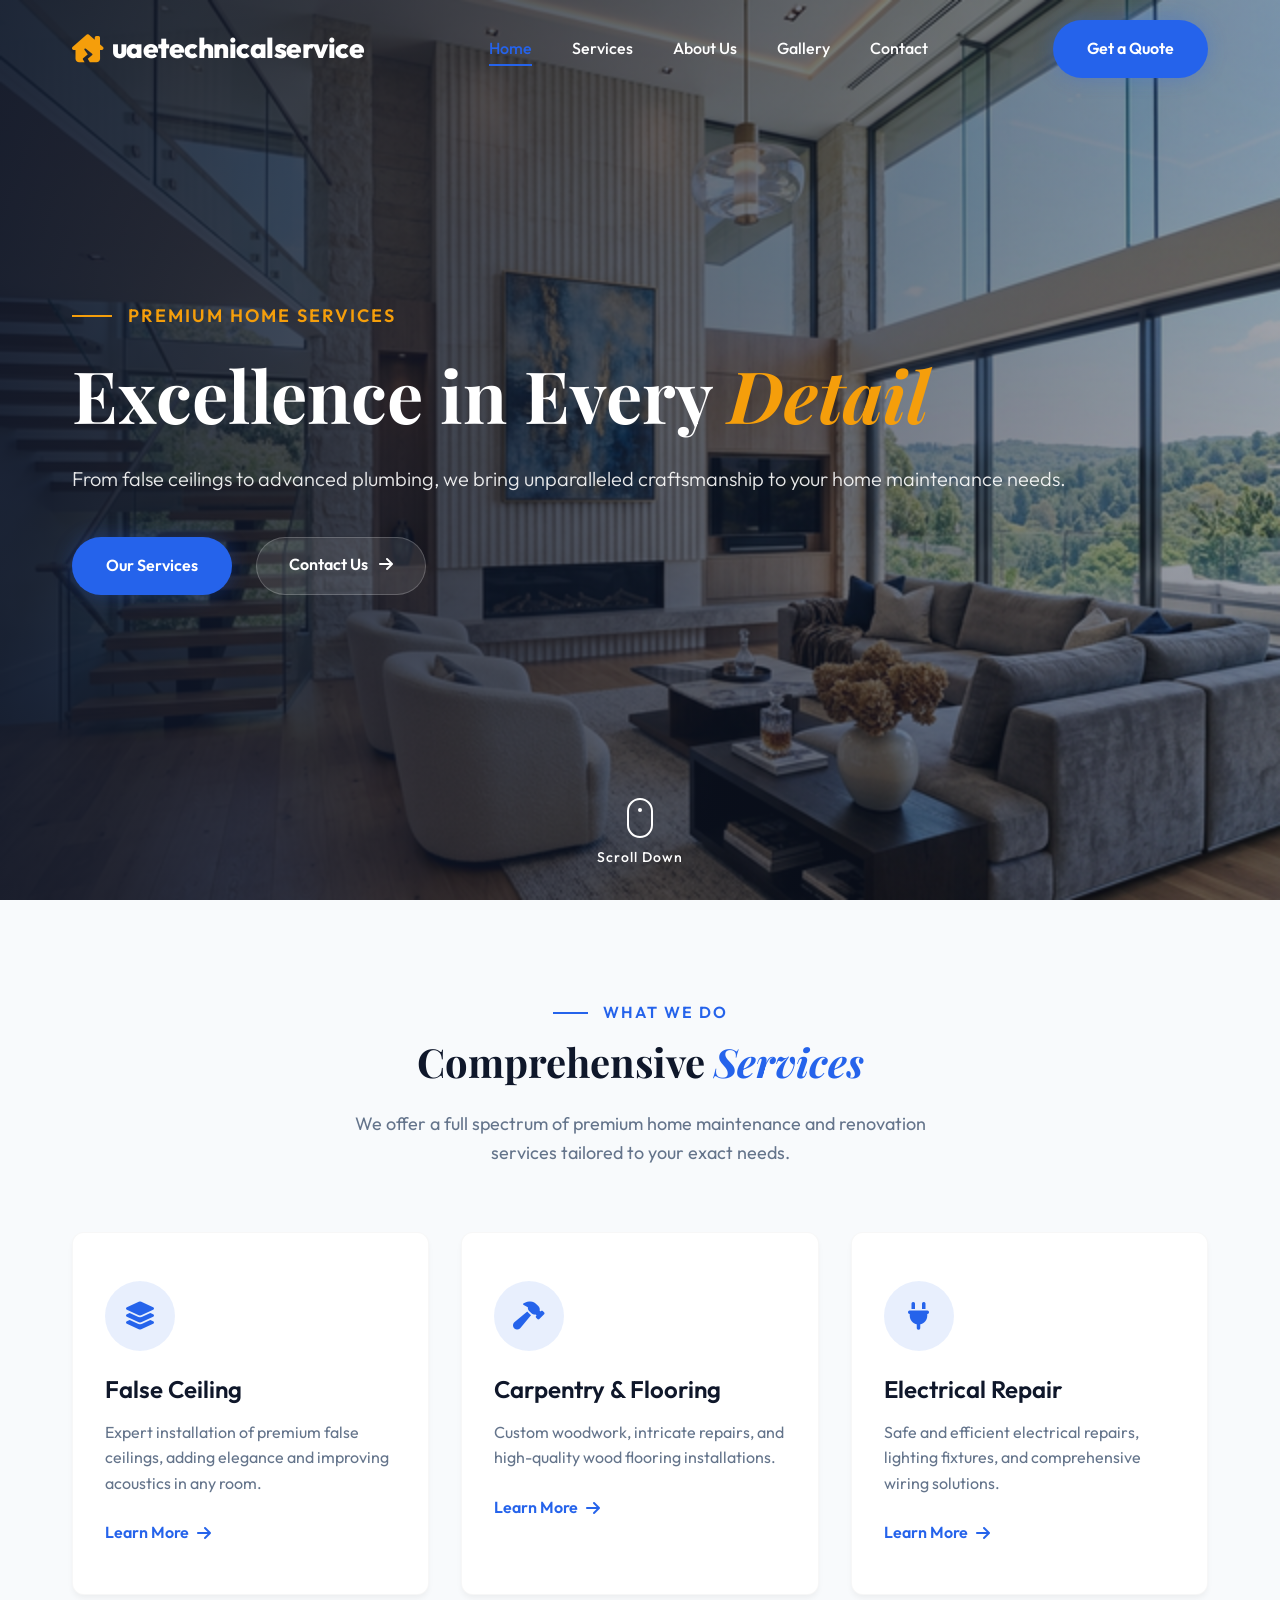
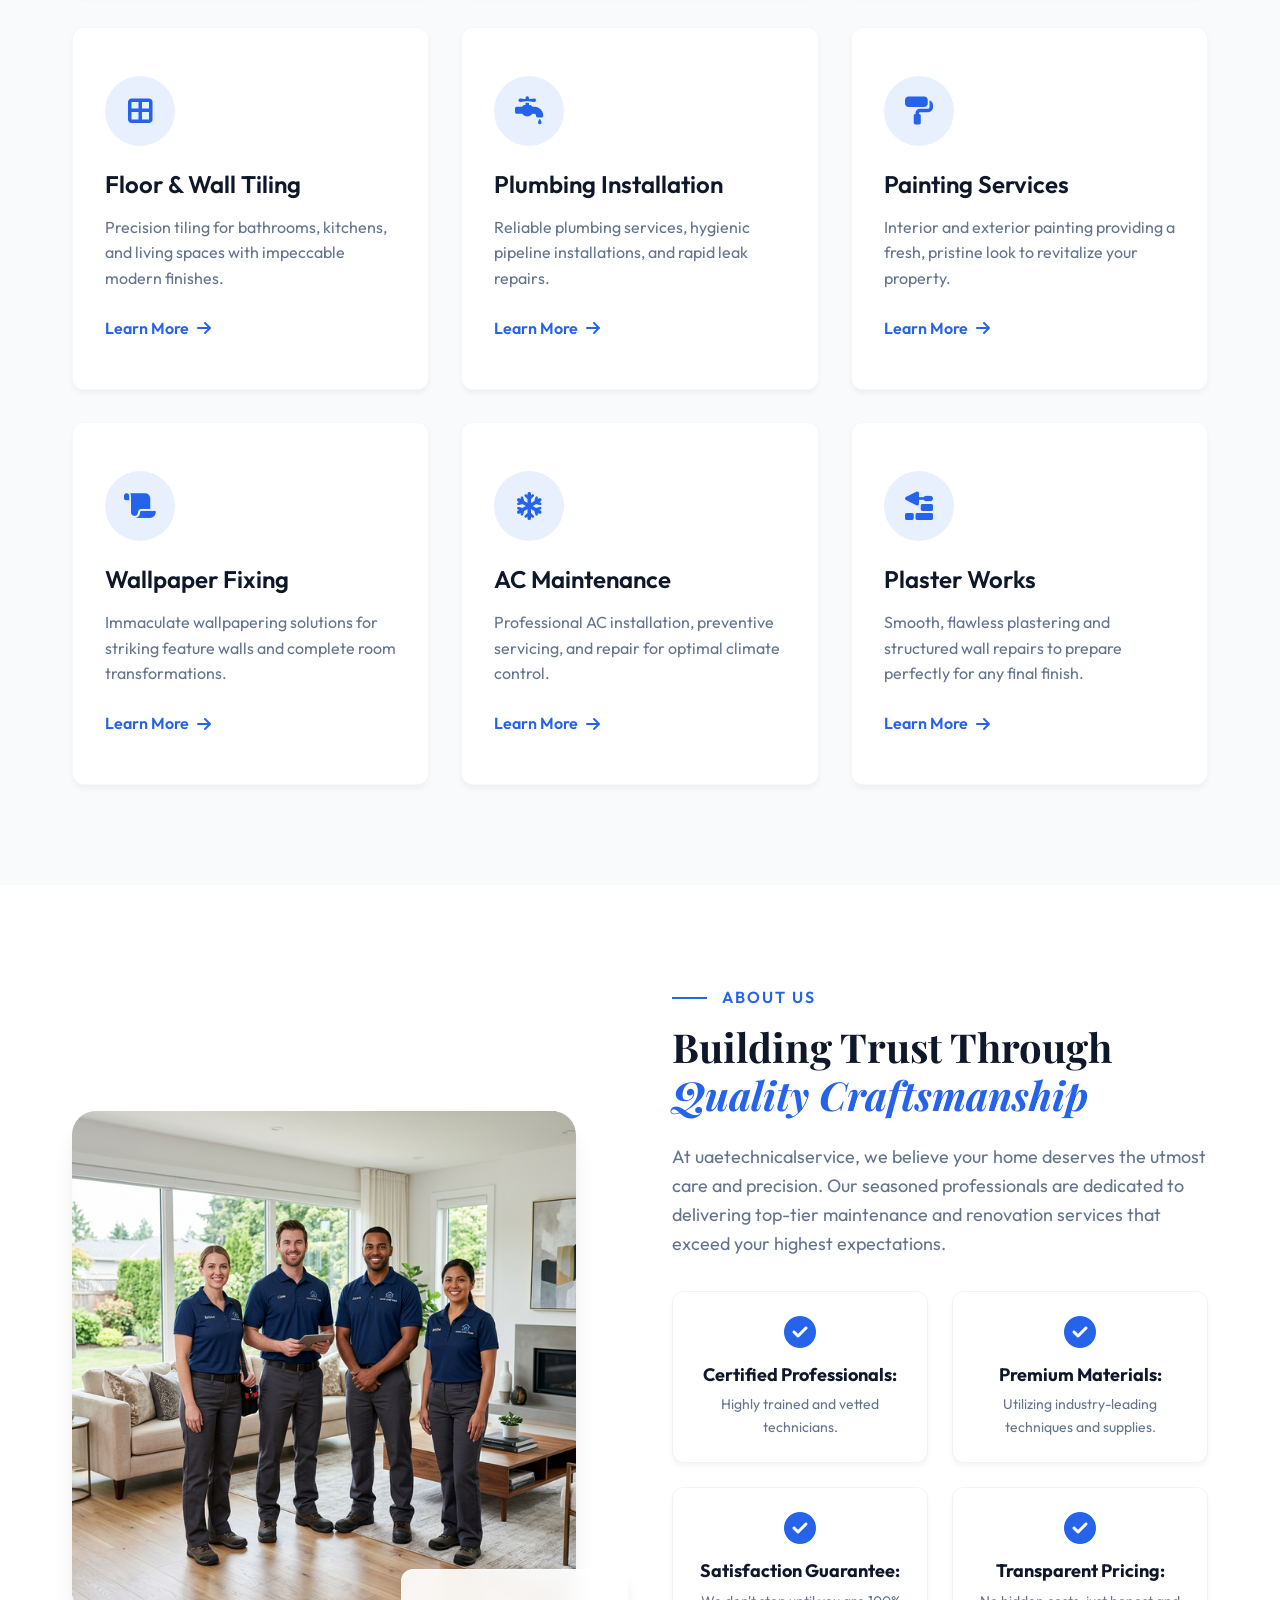
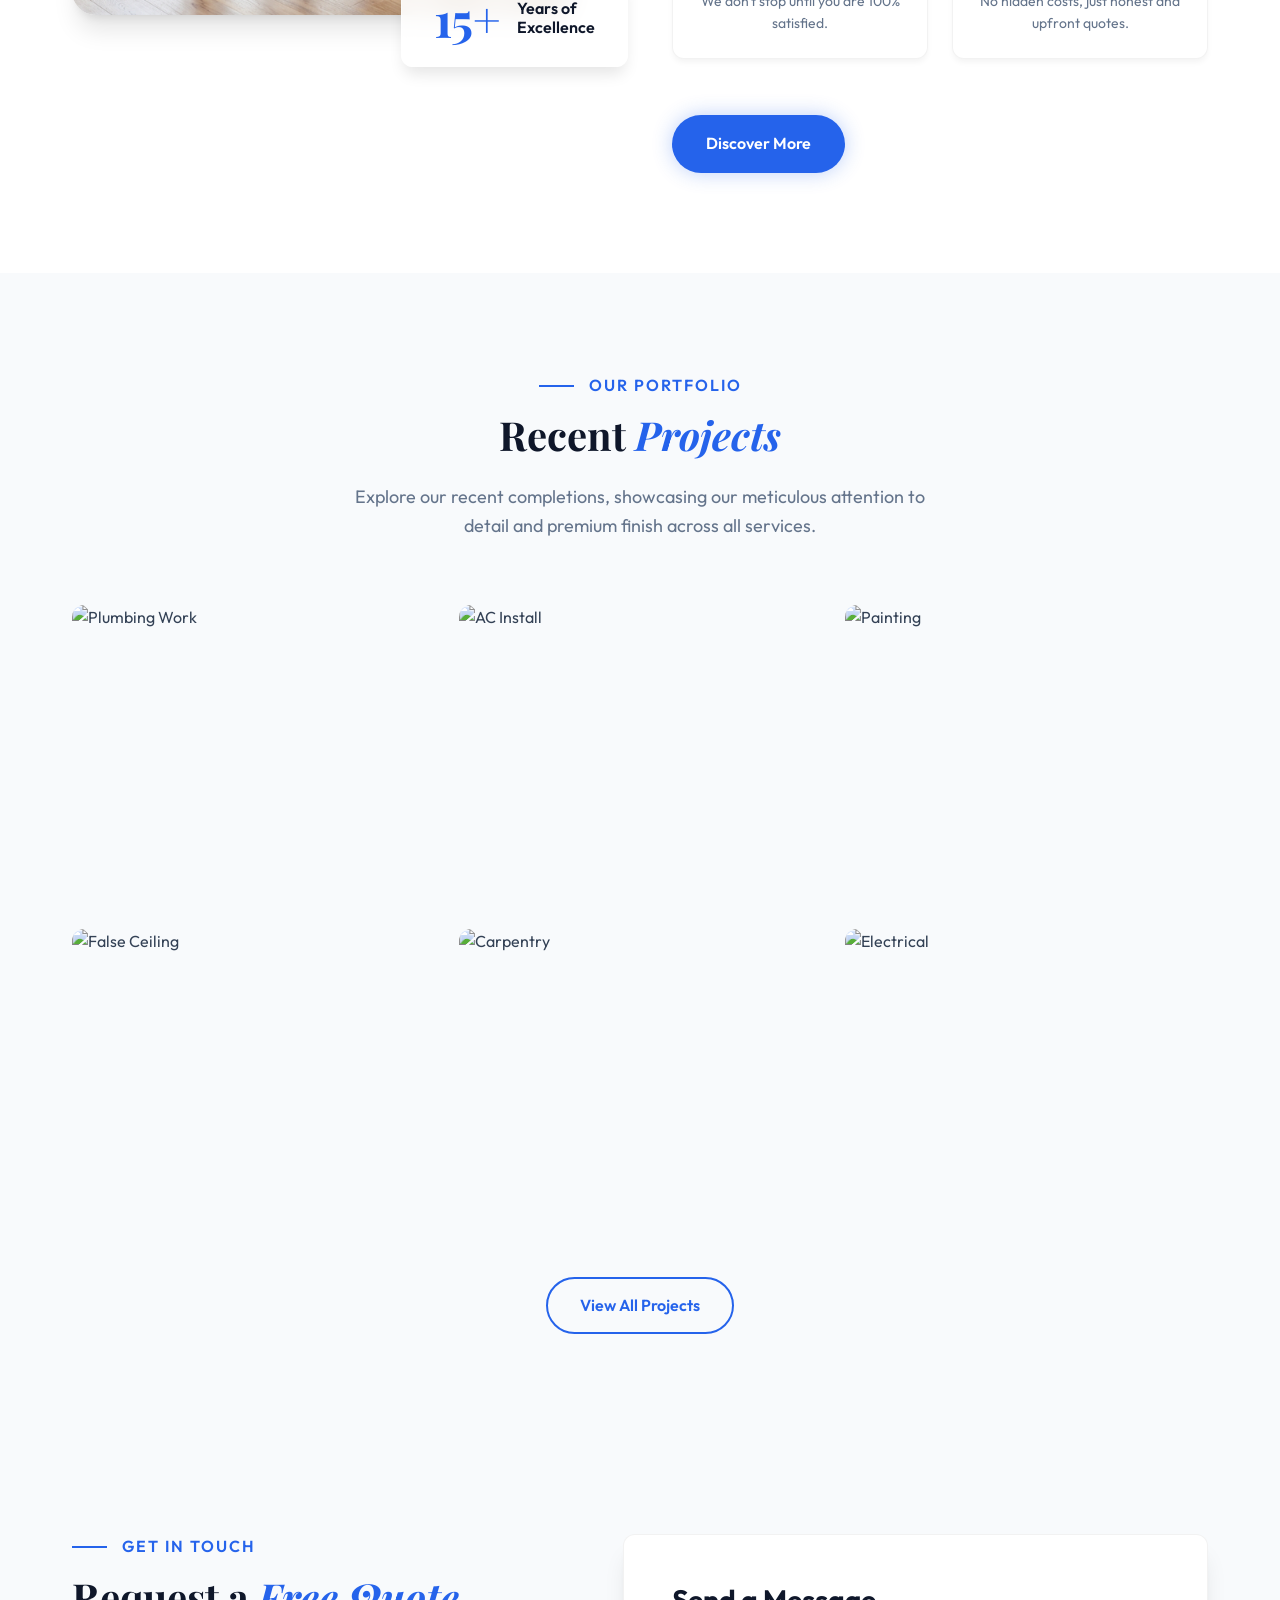
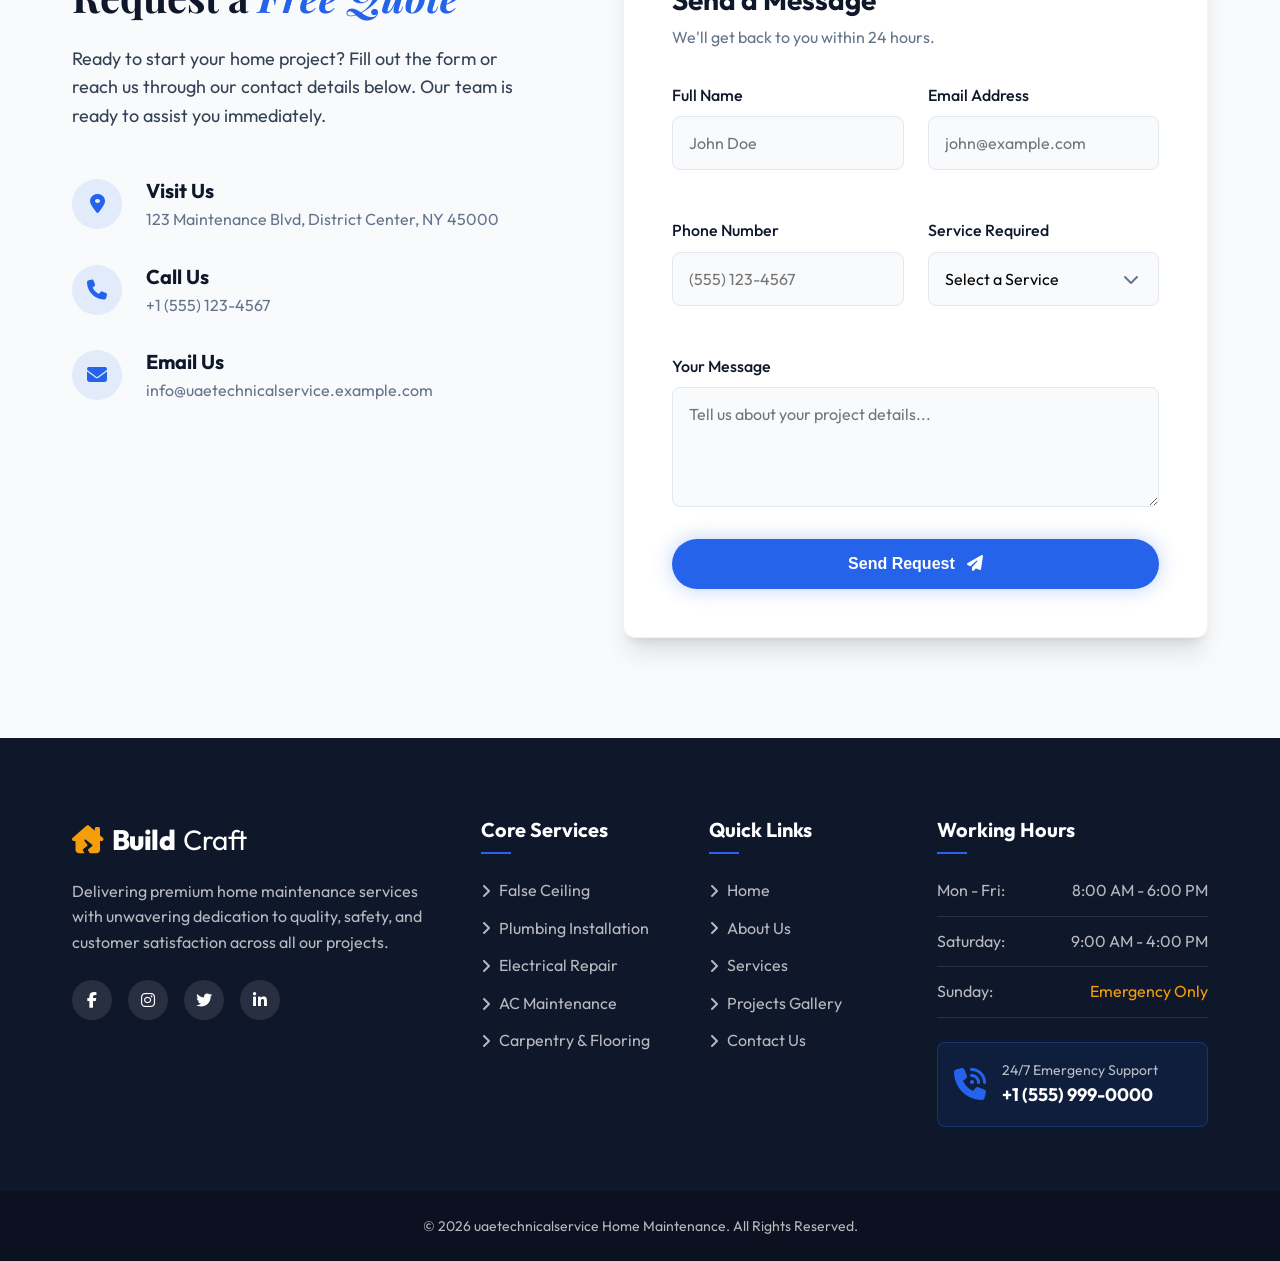
==== commit ae6bf276: "Update index.html" ====
--- a/index.html
+++ b/index.html
@@ -5,8 +5,8 @@
     <meta charset="UTF-8">
     <meta name="viewport" content="width=device-width, initial-scale=1.0">
     <meta name="description"
-        content="BuildCraft - Premium Home Maintenance Services. Professional false ceiling, electrical, plumbing, painting, and AC repairs.">
-    <title>BuildCraft - Excellence in Home Maintenance</title>
+        content="uaetechnicalservice - Premium Home Maintenance Services. Professional false ceiling, electrical, plumbing, painting, and AC repairs.">
+    <title>uaetechnicalservice - Excellence in Home Maintenance</title>
     <!-- Google Fonts -->
     <link rel="preconnect" href="https://fonts.googleapis.com">
     <link rel="preconnect" href="https://fonts.gstatic.com" crossorigin>
@@ -25,7 +25,7 @@
         <div class="container nav-container">
             <a href="#" class="logo">
                 <i class="fa-solid fa-house-chimney-crack"></i>
-                Build<span>Craft</span>
+                uaetechnicalservice
             </a>
             <ul class="nav-links">
                 <li><a href="#home">Home</a></li>
@@ -156,7 +156,8 @@
             <div class="about-content">
                 <h5 class="section-subtitle">About Us</h5>
                 <h2 class="section-title">Building Trust Through <span>Quality Craftsmanship</span></h2>
-                <p class="about-desc">At BuildCraft, we believe your home deserves the utmost care and precision. Our
+                <p class="about-desc">At uaetechnicalservice, we believe your home deserves the utmost care and
+                    precision. Our
                     seasoned professionals are dedicated to delivering top-tier maintenance and renovation services that
                     exceed your highest expectations.</p>
                 <div class="about-cards-wrapper mt-4">
@@ -203,18 +204,18 @@
                         <div class="gallery-overlay-content">
                             <h4>Modern Bathroom</h4>
                             <p>Plumbing & Tiling</p>
-                            <a href="#" class="gallery-zoom"><i class="fa-solid fa-plus"></i></a>
-                        </div>
-                    </div>
-                </div>
-                <div class="gallery-item">
-                    <img src="https://images.unsplash.com/photo-1540569014015-19a7be504e3a?q=80&w=600&auto=format&fit=crop"
+
+                        </div>
+                    </div>
+                </div>
+                <div class="gallery-item">
+                    <img src="https://plus.unsplash.com/premium_photo-1683134512538-7b390d0adc9e?q=80&w=1171&auto=format&fit=crop&ixlib=rb-4.1.0&ixid=M3wxMjA3fDB8MHxwaG90by1wYWdlfHx8fGVufDB8fHx8fA%3D%3D"
                         alt="AC Install">
                     <div class="gallery-overlay">
                         <div class="gallery-overlay-content">
                             <h4>HVAC System</h4>
                             <p>AC Maintenance</p>
-                            <a href="#" class="gallery-zoom"><i class="fa-solid fa-plus"></i></a>
+
                         </div>
                     </div>
                 </div>
@@ -225,40 +226,40 @@
                         <div class="gallery-overlay-content">
                             <h4>Interior Refresh</h4>
                             <p>Painting Services</p>
-                            <a href="#" class="gallery-zoom"><i class="fa-solid fa-plus"></i></a>
-                        </div>
-                    </div>
-                </div>
-                <div class="gallery-item">
-                    <img src="https://images.unsplash.com/photo-1505691938895-1758d7bef511?q=80&w=600&auto=format&fit=crop"
+
+                        </div>
+                    </div>
+                </div>
+                <div class="gallery-item">
+                    <img src="https://plus.unsplash.com/premium_photo-1682086494943-9d4e1626a9d7?q=80&w=1170&auto=format&fit=crop&ixlib=rb-4.1.0&ixid=M3wxMjA3fDB8MHxwaG90by1wYWdlfHx8fGVufDB8fHx8fA%3D%3D"
                         alt="False Ceiling">
                     <div class="gallery-overlay">
                         <div class="gallery-overlay-content">
                             <h4>Living Room Elegance</h4>
                             <p>False Ceiling & Lights</p>
-                            <a href="#" class="gallery-zoom"><i class="fa-solid fa-plus"></i></a>
-                        </div>
-                    </div>
-                </div>
-                <div class="gallery-item">
-                    <img src="https://images.unsplash.com/photo-1513694203232-719a280e022f?q=80&w=600&auto=format&fit=crop"
+
+                        </div>
+                    </div>
+                </div>
+                <div class="gallery-item">
+                    <img src="https://plus.unsplash.com/premium_photo-1680098057218-070cf9a653f7?q=80&w=1170&auto=format&fit=crop&ixlib=rb-4.1.0&ixid=M3wxMjA3fDB8MHxwaG90by1wYWdlfHx8fGVufDB8fHx8fA%3D%3D"
                         alt="Carpentry">
                     <div class="gallery-overlay">
                         <div class="gallery-overlay-content">
                             <h4>Custom Kitchen</h4>
                             <p>Carpentry Woodwork</p>
-                            <a href="#" class="gallery-zoom"><i class="fa-solid fa-plus"></i></a>
-                        </div>
-                    </div>
-                </div>
-                <div class="gallery-item">
-                    <img src="https://images.unsplash.com/photo-1581094794329-c8112a89af12?q=80&w=600&auto=format&fit=crop"
+
+                        </div>
+                    </div>
+                </div>
+                <div class="gallery-item">
+                    <img src="https://images.unsplash.com/photo-1665832966717-238c3a7e2bf7?q=80&w=1074&auto=format&fit=crop&ixlib=rb-4.1.0&ixid=M3wxMjA3fDB8MHxwaG90by1wYWdlfHx8fGVufDB8fHx8fA%3D%3D"
                         alt="Electrical">
                     <div class="gallery-overlay">
                         <div class="gallery-overlay-content">
                             <h4>Smart Lighting</h4>
                             <p>Electrical Repair</p>
-                            <a href="#" class="gallery-zoom"><i class="fa-solid fa-plus"></i></a>
+
                         </div>
                     </div>
                 </div>
@@ -297,7 +298,7 @@
                         <div class="icon"><i class="fa-solid fa-envelope"></i></div>
                         <div>
                             <h4>Email Us</h4>
-                            <p>info@buildcraft.example.com</p>
+                            <p>info@uaetechnicalservice.example.com</p>
                         </div>
                     </div>
                 </div>
@@ -409,7 +410,7 @@
         </div>
         <div class="footer-bottom">
             <div class="container text-center">
-                <p>&copy; 2026 BuildCraft Home Maintenance. All Rights Reserved.</p>
+                <p>&copy; 2026 uaetechnicalservice Home Maintenance. All Rights Reserved.</p>
             </div>
         </div>
     </footer>
@@ -418,4 +419,4 @@
     <script src="script.js"></script>
 </body>
 
-</html>+</html>
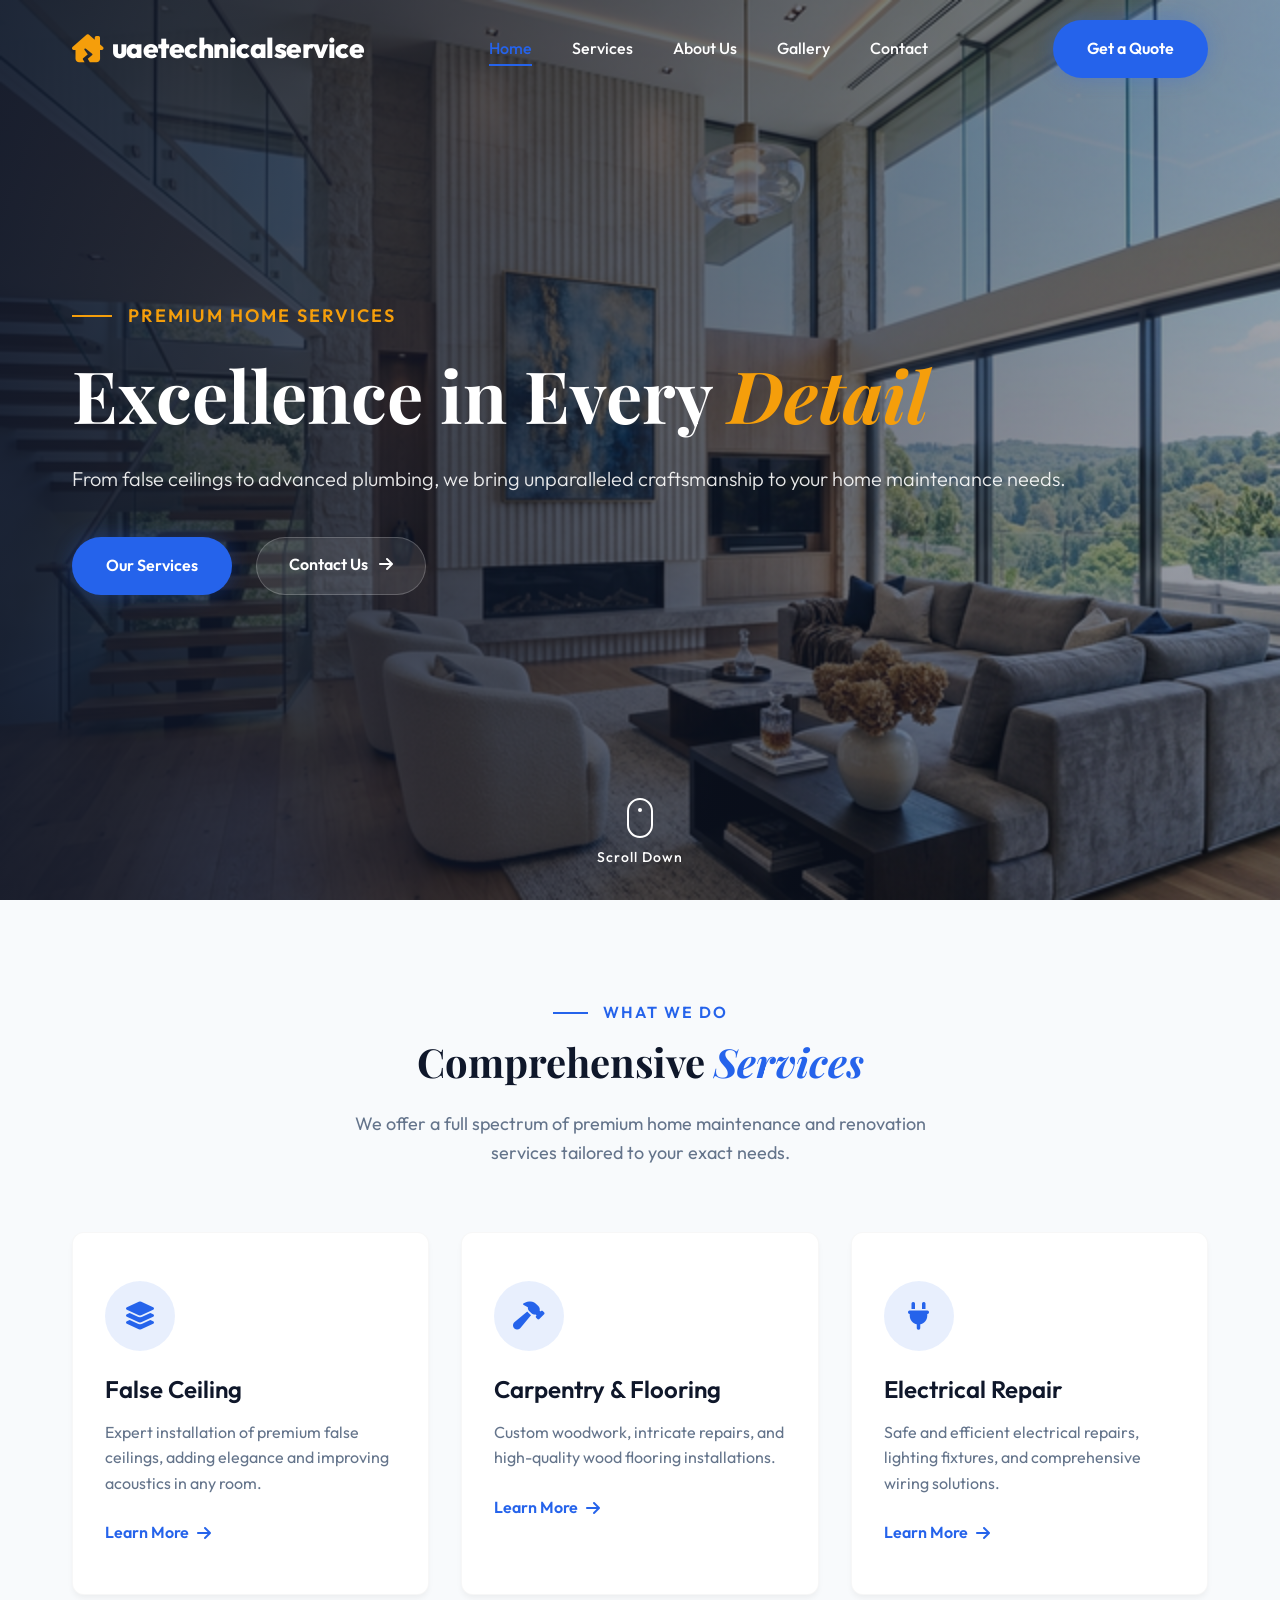
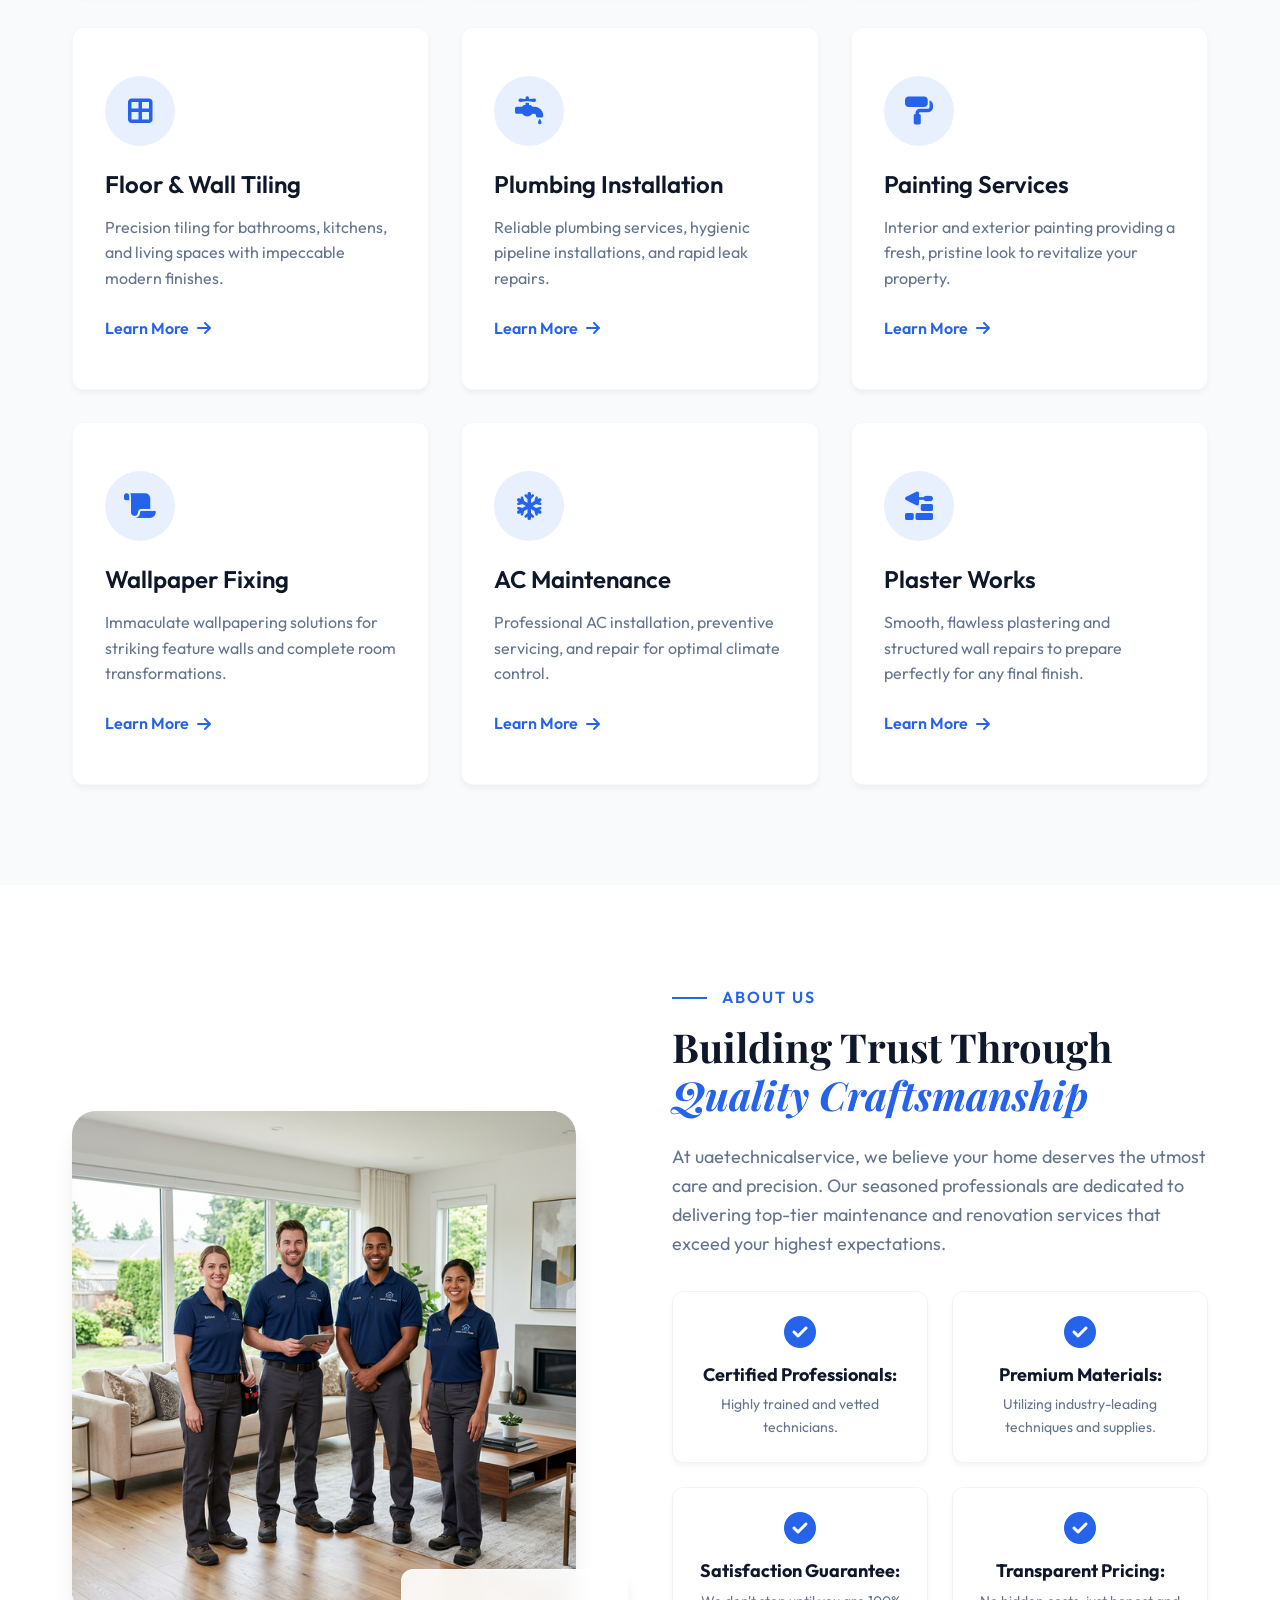
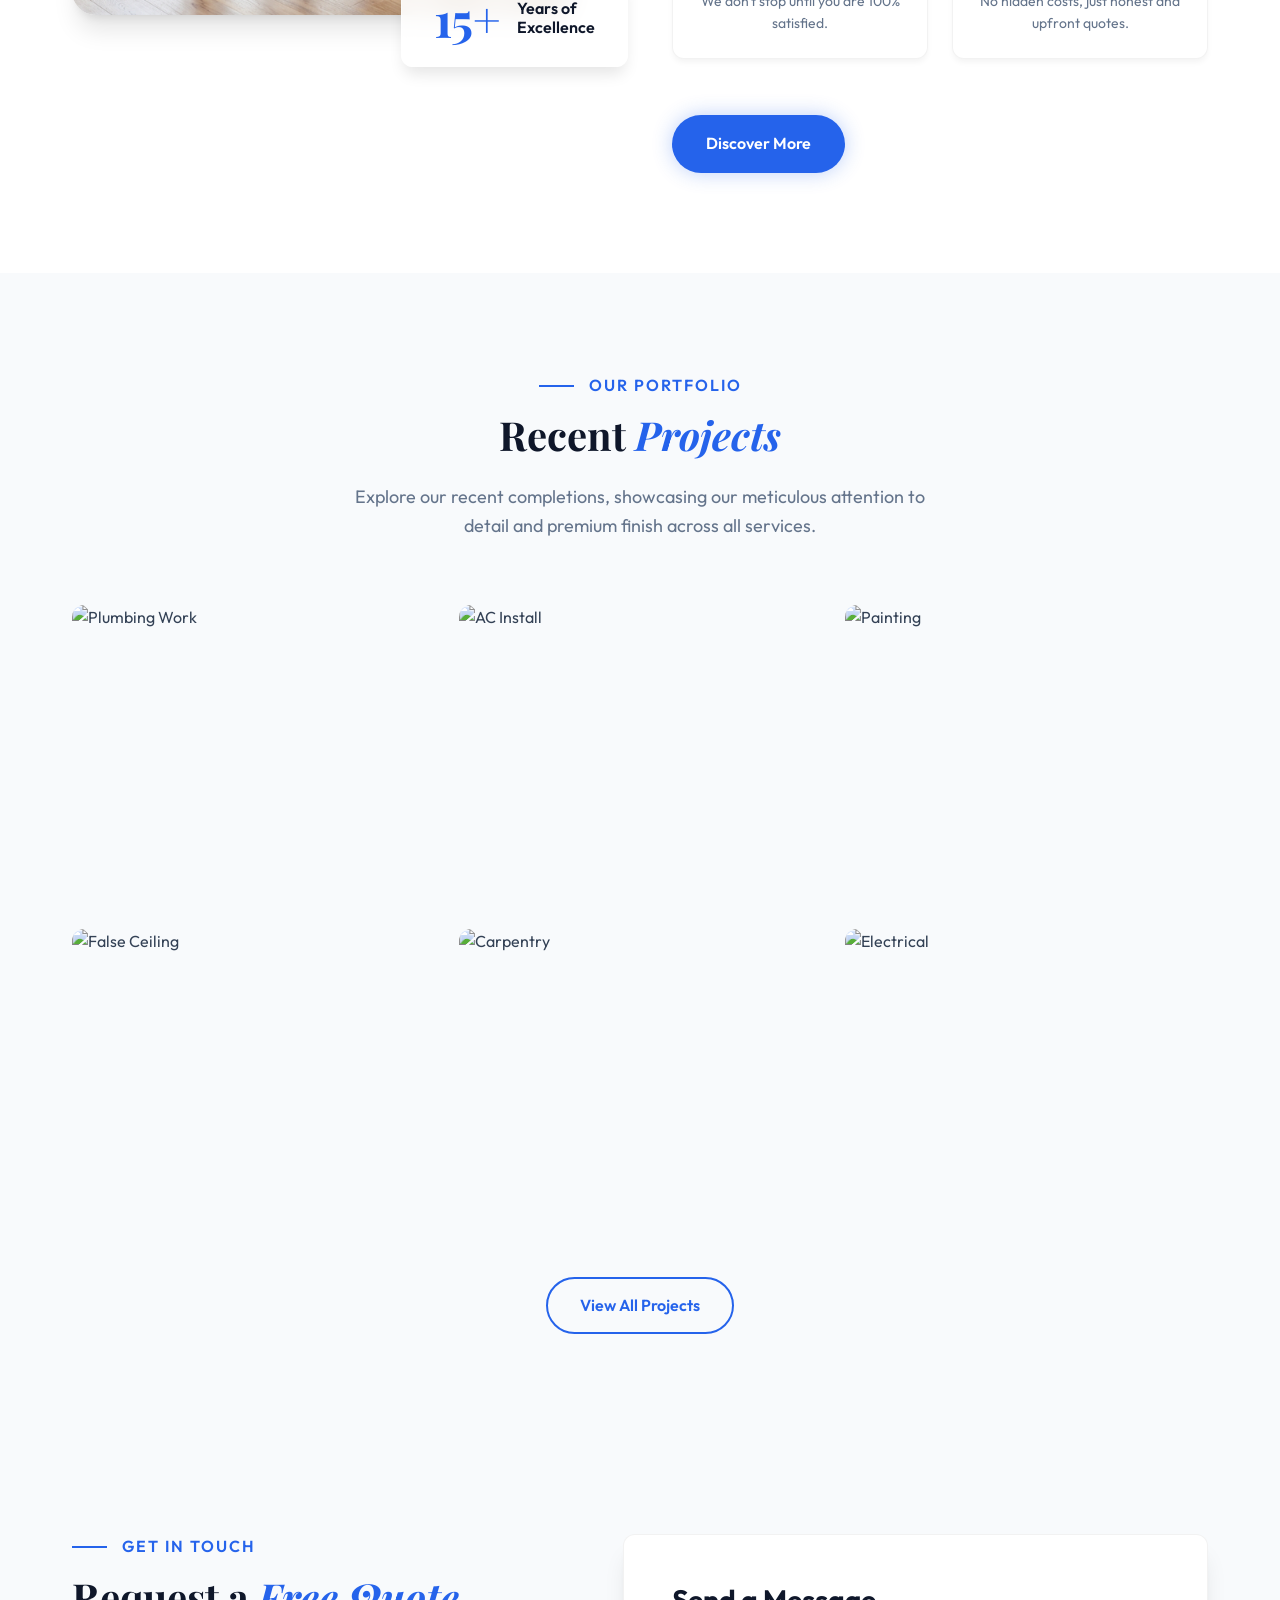
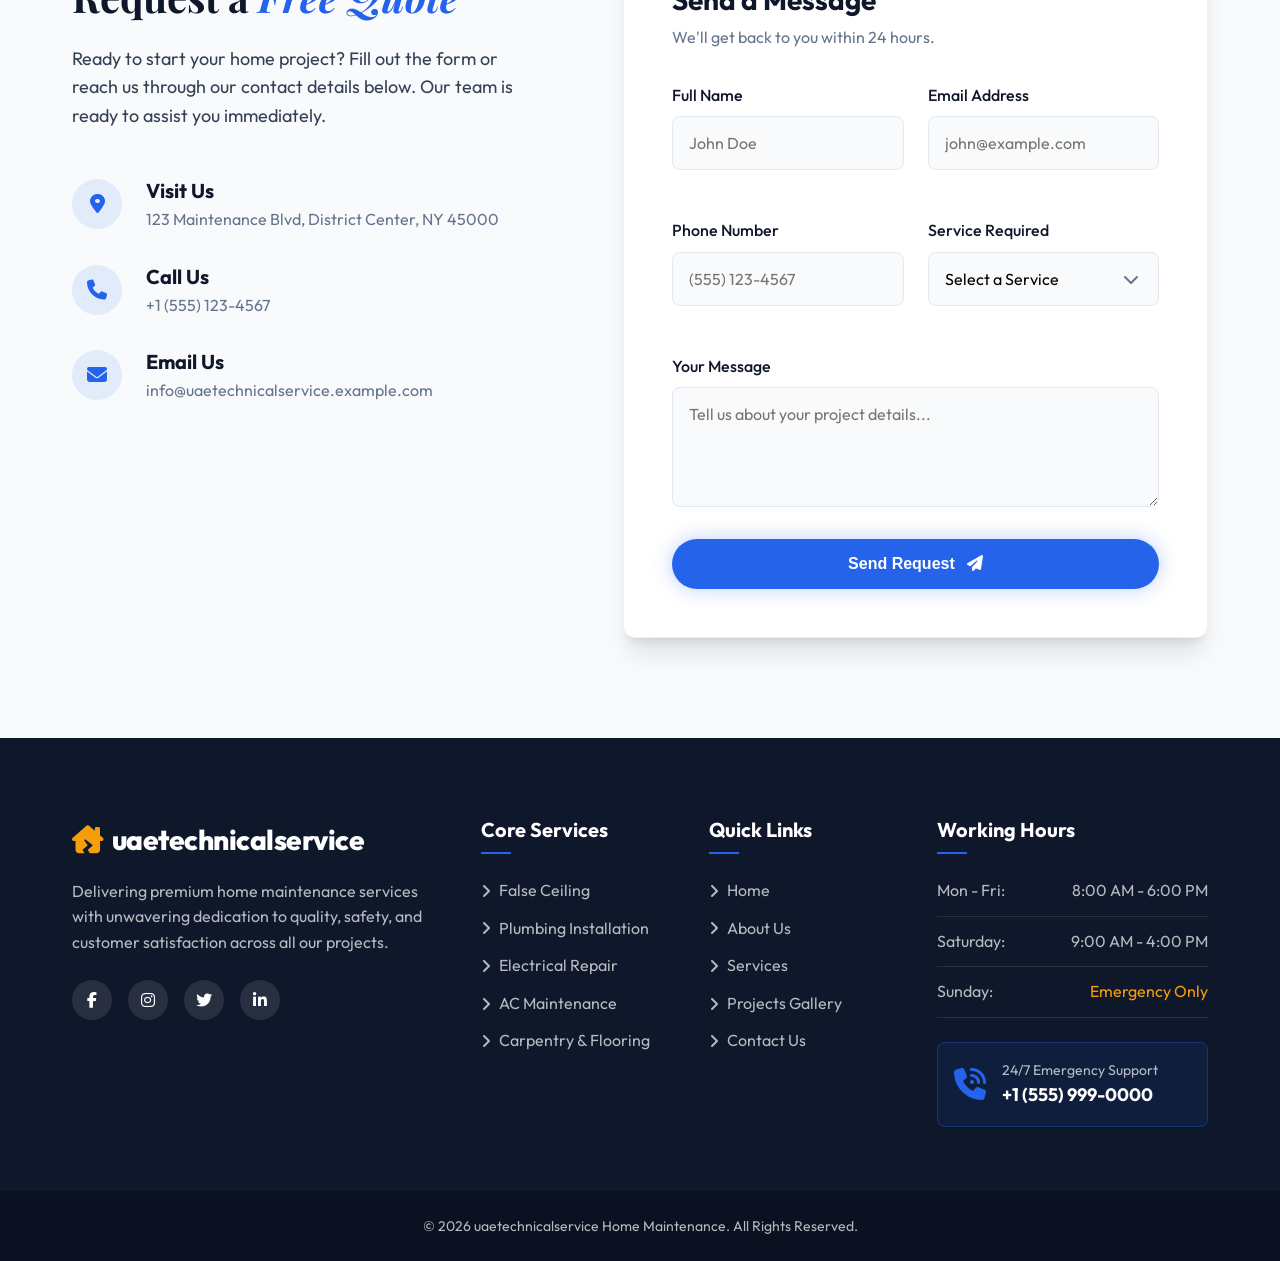
==== commit 692445df: "Update index.html" ====
--- a/index.html
+++ b/index.html
@@ -361,7 +361,7 @@
             <div class="footer-col brand-col">
                 <a href="#" class="logo footer-logo">
                     <i class="fa-solid fa-house-chimney-crack"></i>
-                    Build<span>Craft</span>
+                    uaetechnicalservice
                 </a>
                 <p class="mt-3">Delivering premium home maintenance services with unwavering dedication to quality,
                     safety, and customer satisfaction across all our projects.</p>
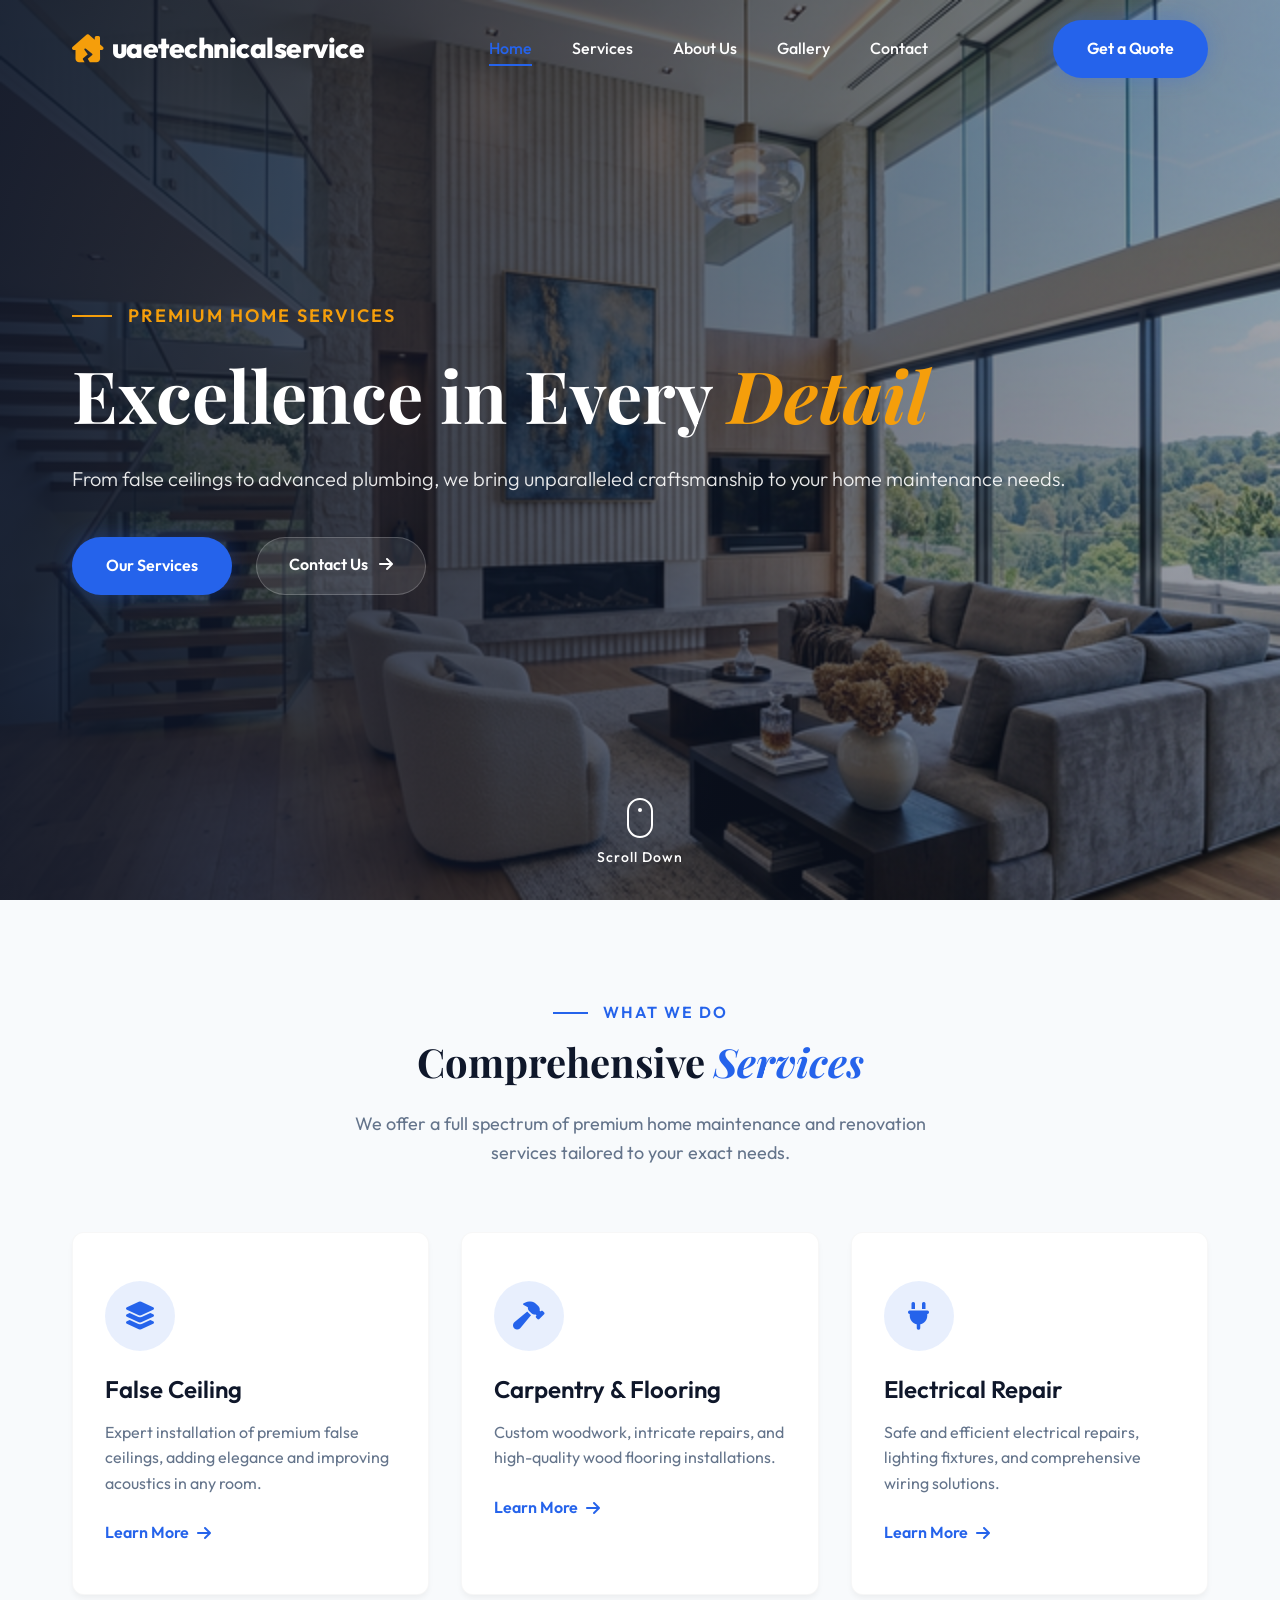
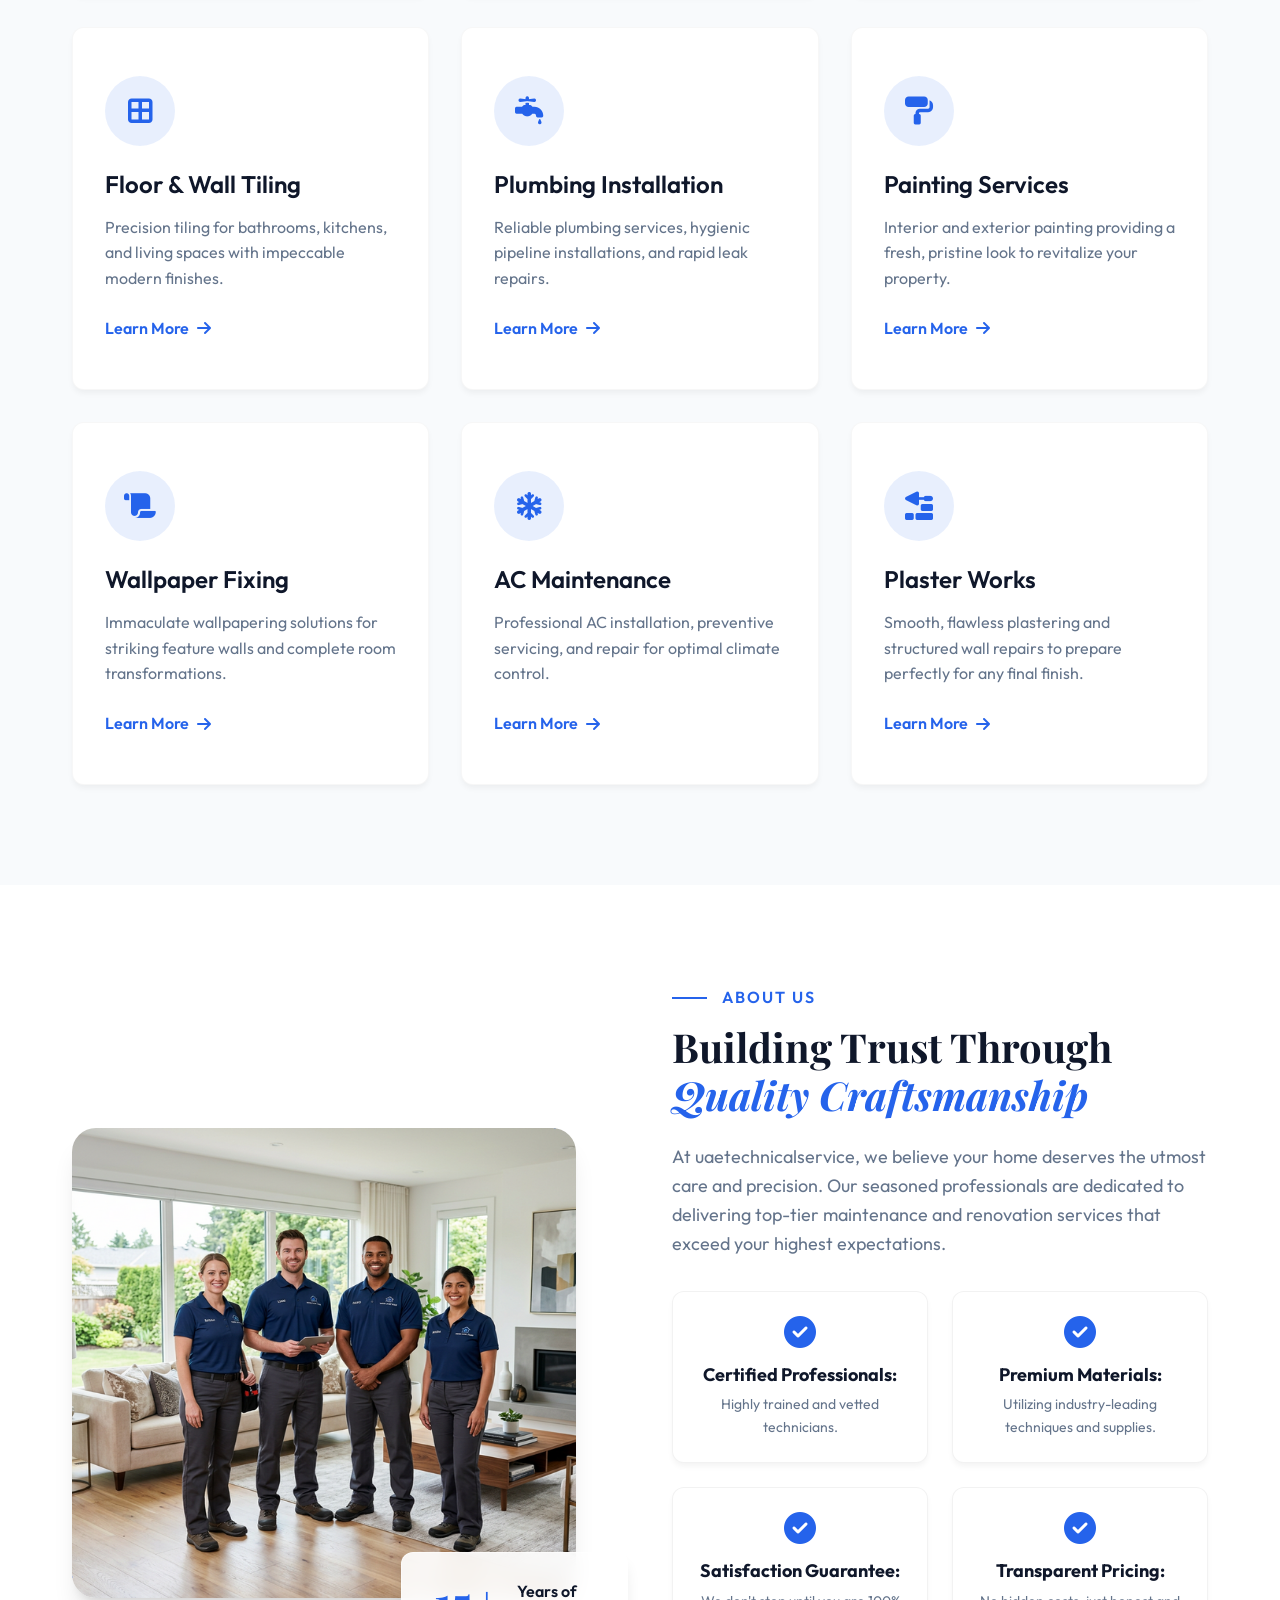
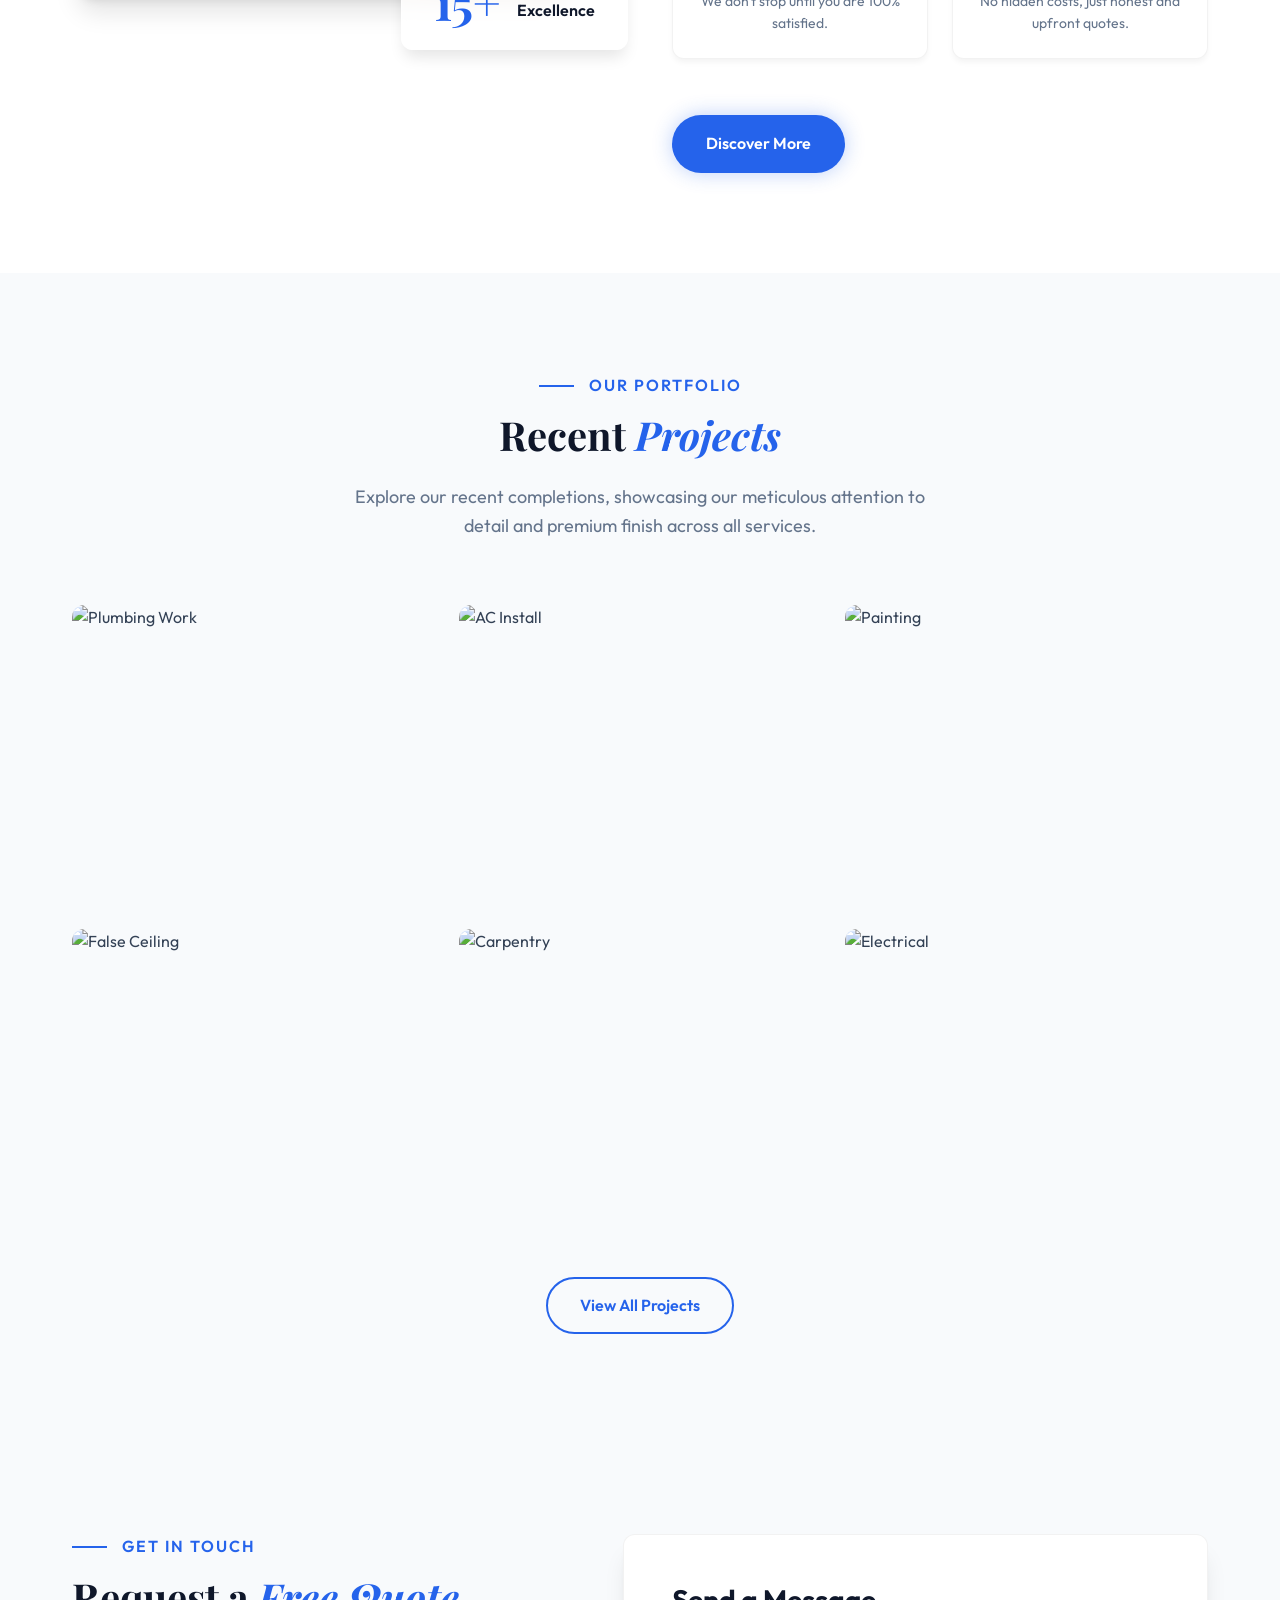
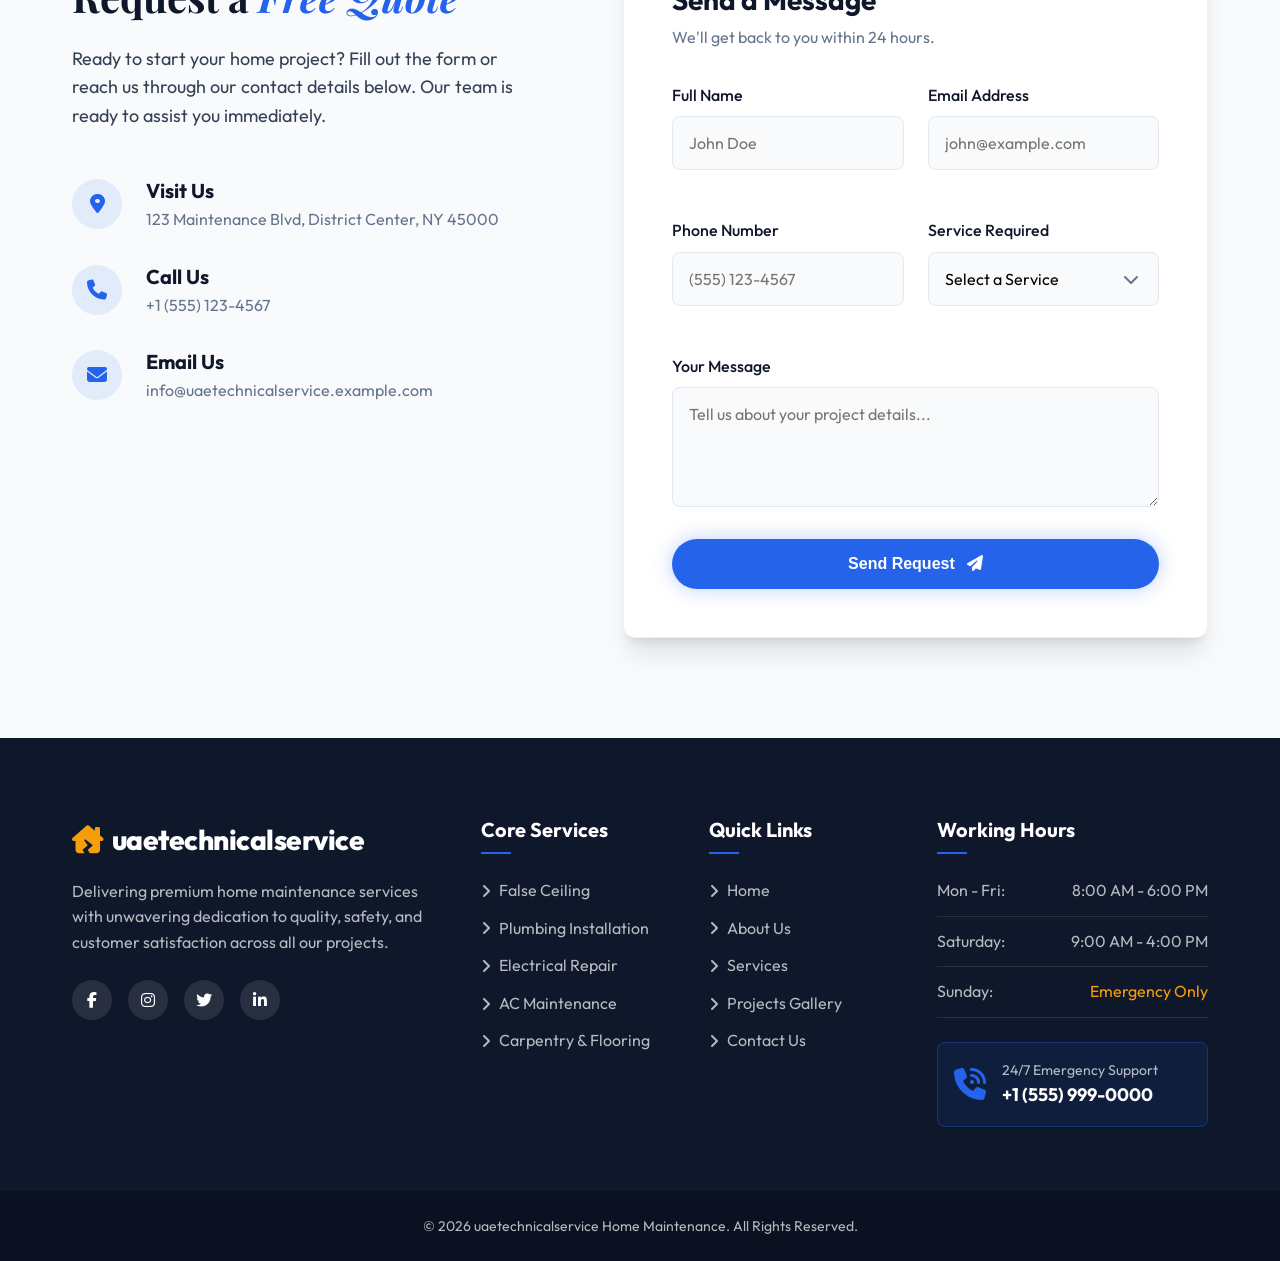
==== commit 0caf41c3: "Add files via upload" ====
--- a/index.html
+++ b/index.html
@@ -1,4 +1,4 @@
-<!DOCTYPE html>
+﻿<!DOCTYPE html>
 <html lang="en">
 
 <head>
@@ -84,57 +84,57 @@
                     <h3>False Ceiling</h3>
                     <p>Expert installation of premium false ceilings, adding elegance and improving acoustics in any
                         room.</p>
-                    <a href="#contact" class="service-link">Learn More <i class="fa-solid fa-arrow-right"></i></a>
+                    <a href="service-details.html" class="service-link">Learn More <i class="fa-solid fa-arrow-right"></i></a>
                 </div>
                 <div class="service-card">
                     <div class="service-icon"><i class="fa-solid fa-hammer"></i></div>
                     <h3>Carpentry & Flooring</h3>
                     <p>Custom woodwork, intricate repairs, and high-quality wood flooring installations.</p>
-                    <a href="#contact" class="service-link">Learn More <i class="fa-solid fa-arrow-right"></i></a>
+                    <a href="carpentry.html" class="service-link">Learn More <i class="fa-solid fa-arrow-right"></i></a>
                 </div>
                 <div class="service-card">
                     <div class="service-icon"><i class="fa-solid fa-plug"></i></div>
                     <h3>Electrical Repair</h3>
                     <p>Safe and efficient electrical repairs, lighting fixtures, and comprehensive wiring solutions.</p>
-                    <a href="#contact" class="service-link">Learn More <i class="fa-solid fa-arrow-right"></i></a>
+                    <a href="electrical.html" class="service-link">Learn More <i class="fa-solid fa-arrow-right"></i></a>
                 </div>
                 <div class="service-card">
                     <div class="service-icon"><i class="fa-solid fa-border-all"></i></div>
                     <h3>Floor & Wall Tiling</h3>
                     <p>Precision tiling for bathrooms, kitchens, and living spaces with impeccable modern finishes.</p>
-                    <a href="#contact" class="service-link">Learn More <i class="fa-solid fa-arrow-right"></i></a>
+                    <a href="tiling.html" class="service-link">Learn More <i class="fa-solid fa-arrow-right"></i></a>
                 </div>
                 <div class="service-card">
                     <div class="service-icon"><i class="fa-solid fa-faucet-drip"></i></div>
                     <h3>Plumbing Installation</h3>
                     <p>Reliable plumbing services, hygienic pipeline installations, and rapid leak repairs.</p>
-                    <a href="#contact" class="service-link">Learn More <i class="fa-solid fa-arrow-right"></i></a>
+                    <a href="plumbing.html" class="service-link">Learn More <i class="fa-solid fa-arrow-right"></i></a>
                 </div>
                 <div class="service-card">
                     <div class="service-icon"><i class="fa-solid fa-paint-roller"></i></div>
                     <h3>Painting Services</h3>
                     <p>Interior and exterior painting providing a fresh, pristine look to revitalize your property.</p>
-                    <a href="#contact" class="service-link">Learn More <i class="fa-solid fa-arrow-right"></i></a>
+                    <a href="painting.html" class="service-link">Learn More <i class="fa-solid fa-arrow-right"></i></a>
                 </div>
                 <div class="service-card">
                     <div class="service-icon"><i class="fa-solid fa-scroll"></i></div>
                     <h3>Wallpaper Fixing</h3>
                     <p>Immaculate wallpapering solutions for striking feature walls and complete room transformations.
                     </p>
-                    <a href="#contact" class="service-link">Learn More <i class="fa-solid fa-arrow-right"></i></a>
+                    <a href="wallpaper.html" class="service-link">Learn More <i class="fa-solid fa-arrow-right"></i></a>
                 </div>
                 <div class="service-card">
                     <div class="service-icon"><i class="fa-solid fa-snowflake"></i></div>
                     <h3>AC Maintenance</h3>
                     <p>Professional AC installation, preventive servicing, and repair for optimal climate control.</p>
-                    <a href="#contact" class="service-link">Learn More <i class="fa-solid fa-arrow-right"></i></a>
+                    <a href="ac-maintenance.html" class="service-link">Learn More <i class="fa-solid fa-arrow-right"></i></a>
                 </div>
                 <div class="service-card">
                     <div class="service-icon"><i class="fa-solid fa-trowel-bricks"></i></div>
                     <h3>Plaster Works</h3>
                     <p>Smooth, flawless plastering and structured wall repairs to prepare perfectly for any final
                         finish.</p>
-                    <a href="#contact" class="service-link">Learn More <i class="fa-solid fa-arrow-right"></i></a>
+                    <a href="plaster.html" class="service-link">Learn More <i class="fa-solid fa-arrow-right"></i></a>
                 </div>
             </div>
         </div>
@@ -182,7 +182,7 @@
                         <p>No hidden costs, just honest and upfront quotes.</p>
                     </div>
                 </div>
-                <a href="#contact" class="btn btn-primary mt-4">Discover More</a>
+                <a href="about.html" class="btn btn-primary mt-4">Discover More</a>
             </div>
         </div>
     </section>
@@ -419,4 +419,4 @@
     <script src="script.js"></script>
 </body>
 
-</html>
+</html>
--- a/style.css
+++ b/style.css
@@ -669,7 +669,7 @@
 
 .about-image img {
     width: 100%;
-    height: auto;
+    height: 470px;
     transition: var(--transition-slow);
 }
 
@@ -1098,9 +1098,176 @@
 }
 
 /* =========================================
+   SERVICE DETAILS PAGE
+   ========================================= */
+.page-header {
+    background: linear-gradient(to right, rgba(15, 23, 42, 0.95), rgba(15, 23, 42, 0.8)), url('assets/hero_bg.png') center/cover;
+    padding: 150px 0 80px;
+    text-align: center;
+    color: var(--clr-white);
+}
+
+.page-title {
+    font-size: 3.5rem;
+    margin-bottom: 0.5rem;
+    animation: fadeUp 0.8s ease forwards;
+    color: var(--clr-white);
+}
+
+.breadcrumb {
+    color: var(--clr-accent);
+    font-weight: 500;
+    letter-spacing: 1px;
+    animation: fadeUp 1s ease forwards;
+}
+
+.breadcrumb a {
+    color: var(--clr-white);
+}
+
+.breadcrumb a:hover {
+    color: var(--clr-primary-light);
+}
+
+.service-detail-container {
+    display: grid;
+    grid-template-columns: 2fr 1fr;
+    gap: 4rem;
+    align-items: start;
+}
+
+.service-main img {
+    border-radius: var(--radius-md);
+    margin-bottom: 2rem;
+    box-shadow: var(--shadow-md);
+    width: 100%;
+}
+
+.service-main h2 {
+    font-size: 2.25rem;
+    margin-bottom: 1.5rem;
+}
+
+.service-main p {
+    color: var(--clr-text-muted);
+    margin-bottom: 1.5rem;
+    font-size: 1.125rem;
+}
+
+.service-features {
+    margin: 2rem 0;
+}
+
+.service-features li {
+    display: flex;
+    align-items: center;
+    gap: 1rem;
+    margin-bottom: 1rem;
+    font-size: 1.125rem;
+    color: var(--clr-dark);
+}
+
+.service-features i {
+    color: var(--clr-primary);
+    font-size: 1.25rem;
+}
+
+.service-sidebar {
+    position: sticky;
+    top: 100px;
+}
+
+.sidebar-widget {
+    background: var(--clr-white);
+    padding: 2rem;
+    border-radius: var(--radius-md);
+    box-shadow: var(--shadow-sm);
+    border: 1px solid rgba(0, 0, 0, 0.05);
+    margin-bottom: 2rem;
+}
+
+.sidebar-widget h3 {
+    font-size: 1.5rem;
+    margin-bottom: 1.5rem;
+    position: relative;
+    padding-bottom: 0.5rem;
+}
+
+.sidebar-widget h3::after {
+    content: '';
+    position: absolute;
+    bottom: 0;
+    left: 0;
+    width: 40px;
+    height: 2px;
+    background-color: var(--clr-primary);
+}
+
+.service-list li {
+    margin-bottom: 0.75rem;
+}
+
+.service-list a {
+    display: flex;
+    justify-content: space-between;
+    align-items: center;
+    padding: 0.75rem 1rem;
+    background: var(--clr-light);
+    border-radius: var(--radius-sm);
+    color: var(--clr-text-main);
+    font-weight: 500;
+}
+
+.service-list a:hover,
+.service-list a.active {
+    background: var(--clr-primary);
+    color: var(--clr-white);
+}
+
+.help-widget {
+    background: var(--clr-dark);
+    color: var(--clr-white);
+    text-align: center;
+}
+
+.help-widget h3 {
+    color: var(--clr-white);
+}
+
+.help-widget h3::after {
+    background-color: var(--clr-accent);
+    left: 50%;
+    transform: translateX(-50%);
+}
+
+.help-widget i {
+    font-size: 3rem;
+    color: var(--clr-accent);
+    margin-bottom: 1rem;
+}
+
+.help-widget p {
+    color: rgba(255, 255, 255, 0.8);
+    margin-bottom: 1.5rem;
+}
+
+.help-phone {
+    font-size: 1.5rem;
+    font-weight: 700;
+    color: var(--clr-white);
+    display: block;
+    margin-bottom: 1.5rem;
+}
+
+
+/* =========================================
    RESPONSIVE DESIGN
    ========================================= */
 @media (max-width: 1024px) {
+    .service-detail-container {
+        grid-template-columns: 1fr;
+    }
+
     .hero-title {
         font-size: 3.5rem;
     }
